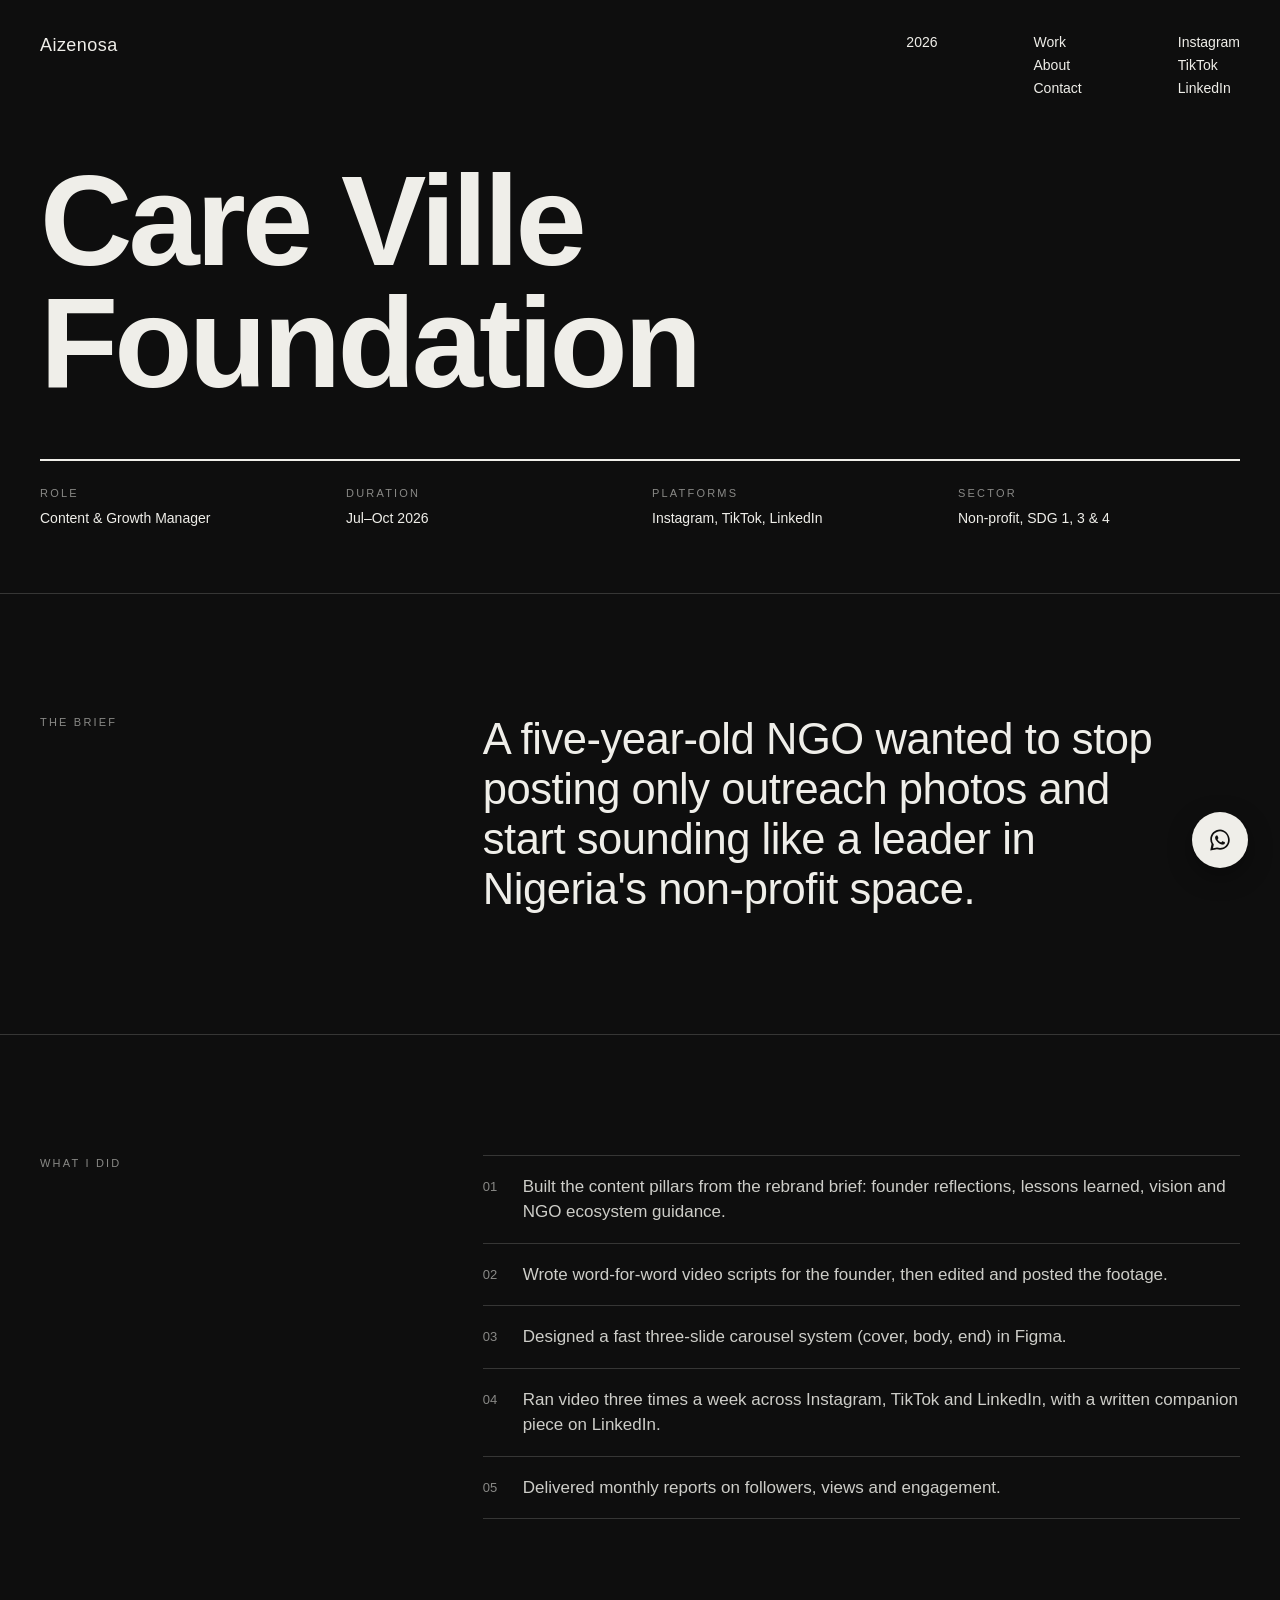
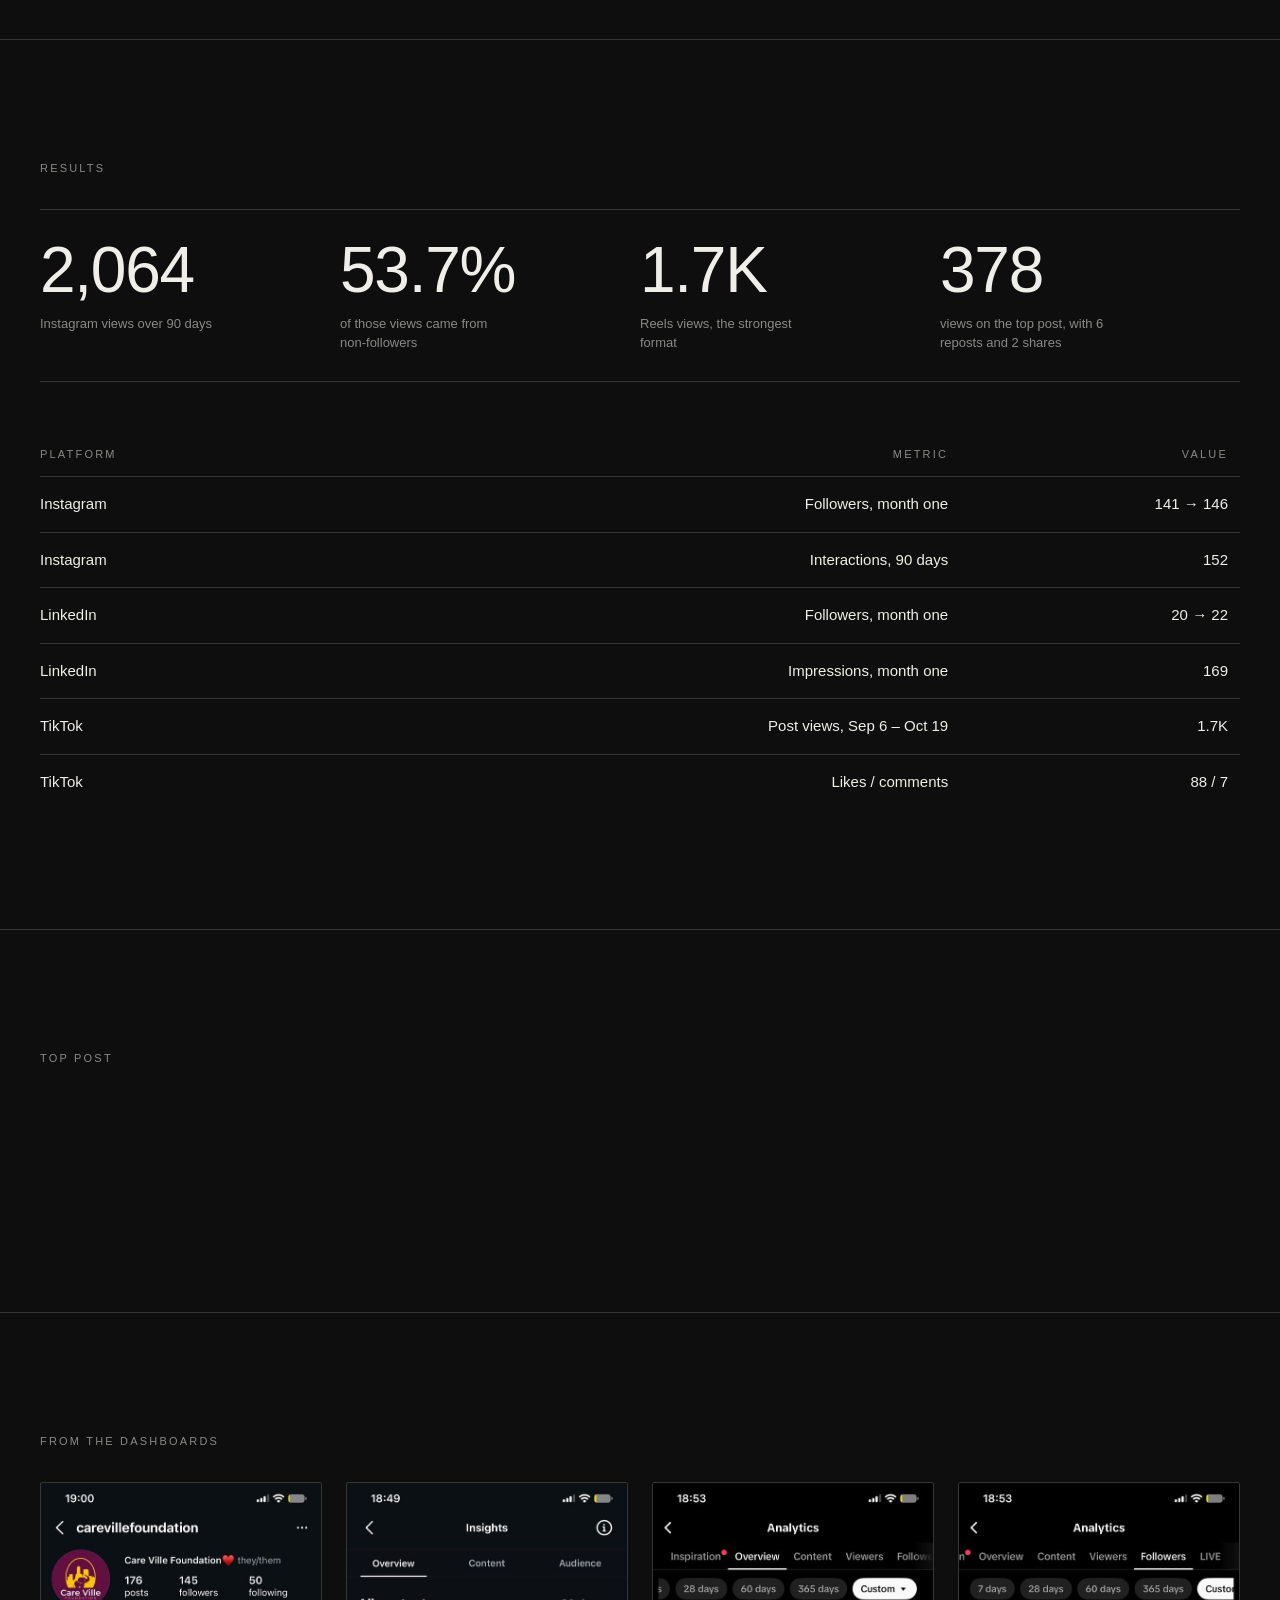
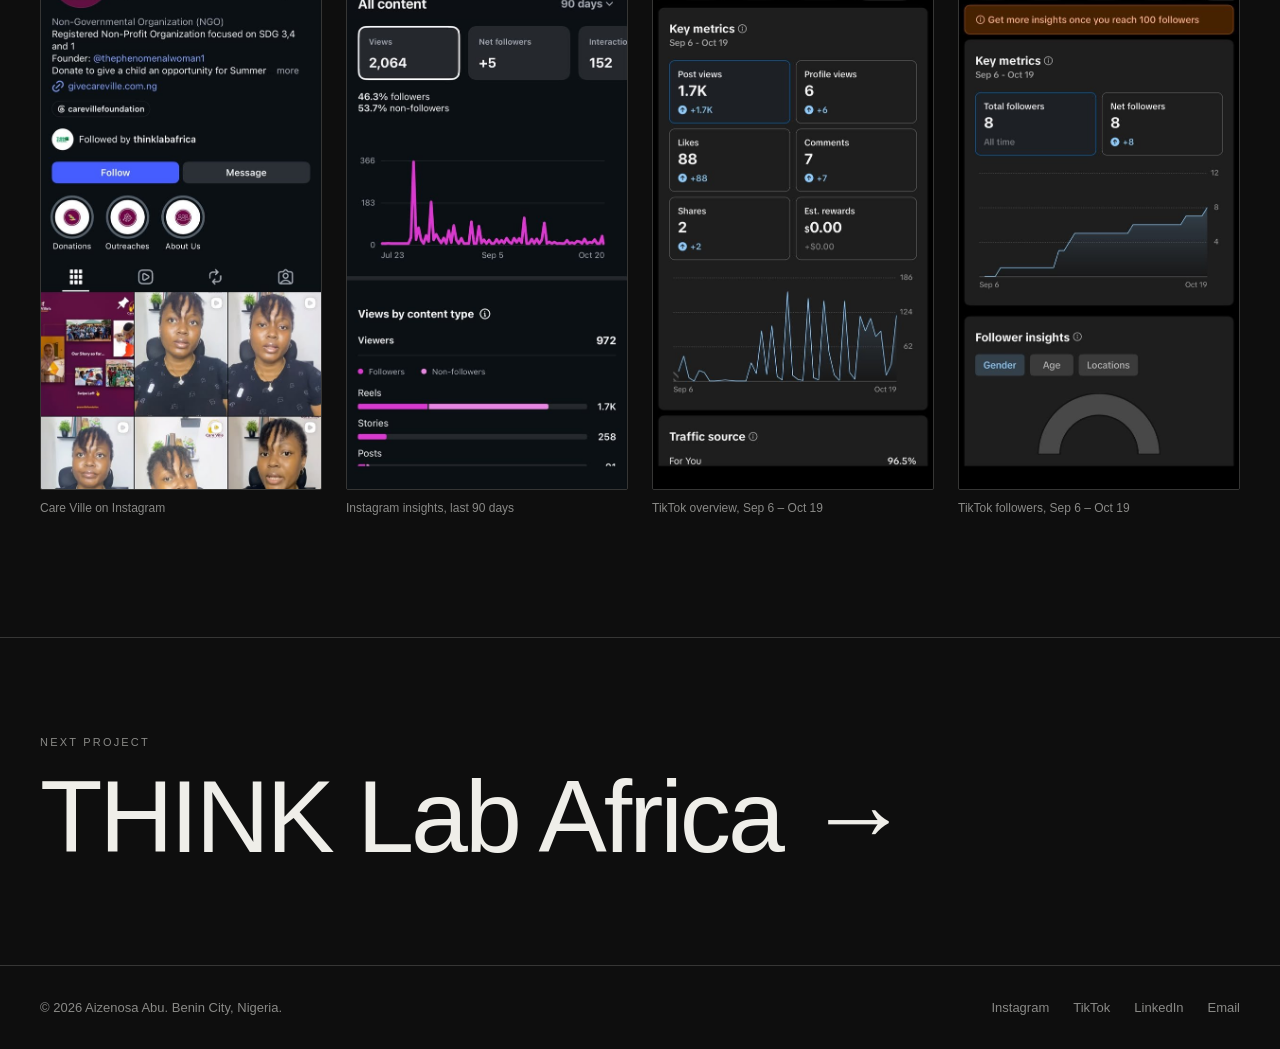
==== work/care-ville.html @ 64f5d3c4 "Aizenosa Abu portfolio: home, three case studies, WhatsApp button Co-Authored-By: Claude Opus 5.5 <n" ====
<!doctype html>
<html lang="en">
<head>
<meta charset="utf-8">
<meta name="viewport" content="width=device-width, initial-scale=1">
<title>Care Ville Foundation — Aizenosa Abu</title>
<meta name="description" content="A five-year-old NGO wanted to stop posting only outreach photos and start sounding like a leader in Nigeria&#x27;s non-profit space.">
<meta property="og:title" content="Care Ville Foundation — Aizenosa Abu">
<meta property="og:description" content="A five-year-old NGO wanted to stop posting only outreach photos and start sounding like a leader in Nigeria&#x27;s non-profit space.">
<meta property="og:image" content="https://aizenosaabu.com/assets/og.jpg">
<meta name="theme-color" content="#0e0e0e">
<link rel="stylesheet" href="../styles.css">
</head>
<body>

<div class="cs-top">
  
<header class="header">
  <a class="brand hov anim-fade-up" style="animation-delay:800ms" href="../index.html">Aizenosa</a>
  <div class="header-right">
    <span class="anim-fade-up" style="animation-delay:900ms">2026</span>
    <nav class="stack" aria-label="Site"><a class="hov anim-fade-up" style="animation-delay:1000ms" href="../index.html#work">Work</a><a class="hov anim-fade-up" style="animation-delay:1080ms" href="../index.html#about">About</a><a class="hov anim-fade-up" style="animation-delay:1160ms" href="../index.html#contact">Contact</a></nav>
    <nav class="stack" aria-label="Social"><a class="hov anim-fade-up" style="animation-delay:1150ms" href="https://www.instagram.com/ai.nosa_/" target="_blank" rel="noopener">Instagram</a><a class="hov anim-fade-up" style="animation-delay:1230ms" href="https://www.tiktok.com/@ai_nosa" target="_blank" rel="noopener">TikTok</a><a class="hov anim-fade-up" style="animation-delay:1310ms" href="https://www.linkedin.com/in/aizenosa-abu-165775227/" target="_blank" rel="noopener">LinkedIn</a></nav>
  </div>
  <button class="burger anim-fade-up" style="animation-delay:900ms" aria-label="Menu" aria-expanded="false"><span></span><span></span><span></span></button>
</header>
<div class="backdrop"></div>
<aside class="drawer" aria-label="Menu">
  <p class="d-label d-item" data-delay="250">Site Index</p>
  <div class="d-big"><a class="d-item" data-delay="300" href="../index.html#work">Work</a><a class="d-item" data-delay="380" href="../index.html#about">About</a><a class="d-item" data-delay="460" href="../index.html#contact">Contact</a></div>
  <p class="d-label d-item" data-delay="500">Find Me</p>
  <div class="d-small"><a class="d-item" data-delay="550" href="https://www.instagram.com/ai.nosa_/" target="_blank" rel="noopener">Instagram</a><a class="d-item" data-delay="610" href="https://www.tiktok.com/@ai_nosa" target="_blank" rel="noopener">TikTok</a><a class="d-item" data-delay="670" href="https://www.linkedin.com/in/aizenosa-abu-165775227/" target="_blank" rel="noopener">LinkedIn</a></div>
</aside>
  <h1 class="cs-title anim-fade-up" style="animation-delay:300ms">Care Ville Foundation</h1>
  <div class="cs-meta anim-fade-up" style="animation-delay:600ms"><div><span>Role</span>Content &amp; Growth Manager</div><div><span>Duration</span>Jul–Oct 2026</div><div><span>Platforms</span>Instagram, TikTok, LinkedIn</div><div><span>Sector</span>Non-profit, SDG 1, 3 &amp; 4</div></div>
</div>
<section class="section">
  <div class="grid"><p class="eyebrow">The brief</p><p class="lede lede-wide reveal">A five-year-old NGO wanted to stop posting only outreach photos and start sounding like a leader in Nigeria's non-profit space.</p></div>
</section>
<section class="section">
  <div class="grid"><p class="eyebrow">What I did</p><ul class="did reveal"><li><i>01</i>Built the content pillars from the rebrand brief: founder reflections, lessons learned, vision and NGO ecosystem guidance.</li><li><i>02</i>Wrote word-for-word video scripts for the founder, then edited and posted the footage.</li><li><i>03</i>Designed a fast three-slide carousel system (cover, body, end) in Figma.</li><li><i>04</i>Ran video three times a week across Instagram, TikTok and LinkedIn, with a written companion piece on LinkedIn.</li><li><i>05</i>Delivered monthly reports on followers, views and engagement.</li></ul></div>
</section>
<section class="section">
  <p class="eyebrow">Results</p>
  <div class="stats reveal" style="margin-bottom:64px">
    <div class="stat"><b>2,064</b><small>Instagram views over 90 days</small></div>
    <div class="stat"><b>53.7%</b><small>of those views came from non-followers</small></div>
    <div class="stat"><b>1.7K</b><small>Reels views, the strongest format</small></div>
    <div class="stat"><b>378</b><small>views on the top post, with 6 reposts and 2 shares</small></div>
  </div><div class="table-wrap reveal"><table class="table"><thead><tr><th>Platform</th><th>Metric</th><th>Value</th></tr></thead><tbody><tr><td>Instagram</td><td>Followers, month one</td><td>141 &rarr; 146</td></tr><tr><td>Instagram</td><td>Interactions, 90 days</td><td>152</td></tr><tr><td>LinkedIn</td><td>Followers, month one</td><td>20 &rarr; 22</td></tr><tr><td>LinkedIn</td><td>Impressions, month one</td><td>169</td></tr><tr><td>TikTok</td><td>Post views, Sep 6 &ndash; Oct 19</td><td>1.7K</td></tr><tr><td>TikTok</td><td>Likes / comments</td><td>88 / 7</td></tr></tbody></table></div>
</section>
<section class="section"><div class="grid"><p class="eyebrow">Top post</p>
    <p class="quote reveal">&ldquo;We thought good intentions were enough to run an NGO&rdquo;<small>A founder reflection on hard lessons. It set the tone for the rebrand and outperformed every activity post.</small></p>
  </div></section>
  <section class="section"><p class="eyebrow">From the dashboards</p><div class="shots"><figure class="reveal"><img loading="lazy" src="../assets/careville-profile.jpg" alt="Care Ville on Instagram"><figcaption>Care Ville on Instagram</figcaption></figure><figure class="reveal"><img loading="lazy" src="../assets/careville-ig-90d.jpg" alt="Instagram insights, last 90 days"><figcaption>Instagram insights, last 90 days</figcaption></figure><figure class="reveal"><img loading="lazy" src="../assets/tt-overview-b.jpg" alt="TikTok overview, Sep 6 &amp;ndash; Oct 19"><figcaption>TikTok overview, Sep 6 &ndash; Oct 19</figcaption></figure><figure class="reveal"><img loading="lazy" src="../assets/tt-followers-b.jpg" alt="TikTok followers, Sep 6 &amp;ndash; Oct 19"><figcaption>TikTok followers, Sep 6 &ndash; Oct 19</figcaption></figure></div></section>
<a class="next hov" href="think-lab.html"><p class="eyebrow">Next project</p><b>THINK Lab Africa &rarr;</b></a>

<footer class="footer">
  <span>&copy; 2026 Aizenosa Abu. Benin City, Nigeria.</span>
  <span class="links"><a class="hov" href="https://www.instagram.com/ai.nosa_/" target="_blank" rel="noopener">Instagram</a><a class="hov" href="https://www.tiktok.com/@ai_nosa" target="_blank" rel="noopener">TikTok</a><a class="hov" href="https://www.linkedin.com/in/aizenosa-abu-165775227/" target="_blank" rel="noopener">LinkedIn</a><a class="hov" href="mailto:hello@aizenosaabu.com">Email</a></span>
</footer>
<a class="wa" href="https://wa.me/2348159409331" target="_blank" rel="noopener" aria-label="Chat on WhatsApp"><svg viewBox="0 0 32 32" width="26" height="26" aria-hidden="true"><path fill="currentColor" d="M16.04 3C9.4 3 4 8.36 4 14.97c0 2.11.56 4.17 1.62 5.99L4 29l8.25-1.6a12.1 12.1 0 0 0 3.79.6C22.68 28 28 22.64 28 16.03 28 9.42 22.68 3 16.04 3Zm0 22.9c-1.2 0-2.38-.2-3.5-.6l-.25-.09-4.9.95.98-4.75-.17-.27A9.86 9.86 0 0 1 6.1 15c0-5.47 4.46-9.92 9.94-9.92 5.47 0 9.86 4.45 9.86 10.95 0 5.48-4.39 9.87-9.86 9.87Zm5.44-7.4c-.3-.15-1.77-.87-2.04-.97-.27-.1-.47-.15-.67.15-.2.3-.77.96-.94 1.16-.17.2-.35.22-.65.07-.3-.15-1.26-.46-2.4-1.47-.89-.79-1.49-1.76-1.66-2.06-.17-.3-.02-.46.13-.61.13-.13.3-.35.45-.52.15-.17.2-.3.3-.5.1-.2.05-.37-.02-.52-.08-.15-.67-1.6-.92-2.2-.24-.58-.49-.5-.67-.5h-.57c-.2 0-.52.07-.8.37-.27.3-1.04 1.02-1.04 2.48s1.07 2.88 1.22 3.08c.15.2 2.1 3.2 5.08 4.48.71.31 1.26.49 1.7.63.71.22 1.36.19 1.87.12.57-.09 1.77-.72 2.02-1.42.25-.7.25-1.3.17-1.42-.07-.13-.27-.2-.57-.35Z"/></svg></a>
<script src="../main.js"></script>
</body>
</html>
---- styles.css ----
@import url("https://db.onlinewebfonts.com/c/95cecf452d3208890088a5b4c19c7ecf?family=Helvetica+Neue+ME");

:root{
  --cream:#efeee9;
  --ink:#0e0e0e;
  --panel:#141414;
  --muted:rgba(239,238,233,.55);
  --line:rgba(239,238,233,.18);
  --ease-out:cubic-bezier(0.22,1,0.36,1);
  --ease-io:cubic-bezier(0.76,0,0.24,1);
  --gutter:24px;
}
@media (min-width:640px){:root{--gutter:40px}}

*{box-sizing:border-box;margin:0;padding:0}
html{-webkit-text-size-adjust:100%}
body{background:var(--ink);color:var(--cream);font-family:"Helvetica Neue ME",Helvetica,Arial,sans-serif;-webkit-font-smoothing:antialiased;line-height:1.5}
a{color:inherit;text-decoration:none}
img{display:block;max-width:100%}
.hov{transition:opacity .3s}
.hov:hover{opacity:.6}

/* ---------- animations ---------- */
@keyframes fadeIn{from{opacity:0}to{opacity:1}}
@keyframes riseIn{from{opacity:0;transform:translateY(4vh) scale(1.03)}to{opacity:1;transform:none}}
@keyframes fadeUp{from{opacity:0;transform:translateY(28px)}to{opacity:1;transform:none}}
@keyframes line{from{transform:scaleX(0)}to{transform:scaleX(1)}}
@keyframes marquee{from{transform:translateX(0)}to{transform:translateX(-50%)}}
.anim-fade-in{animation:fadeIn 1.2s ease-out both}
.anim-rise-in{animation:riseIn 1.4s var(--ease-out) both;animation-delay:300ms}
.anim-fade-up{animation:fadeUp .9s var(--ease-out) both}
.anim-line{transform-origin:left;animation:line 1.1s var(--ease-io) both;animation-delay:1200ms}
.marquee{animation:marquee 30s linear infinite}

/* ---------- header ---------- */
.header{position:absolute;inset:0 0 auto 0;z-index:30;display:flex;justify-content:space-between;align-items:flex-start;padding:24px var(--gutter) 0}
@media(min-width:640px){.header{padding-top:32px}}
.brand{font-size:18px;letter-spacing:.025em}
.header-right{display:none;gap:64px;align-items:flex-start;font-size:14px}
@media(min-width:640px){.header-right{display:flex}}
@media(min-width:1024px){.header-right{gap:96px}}
.stack{display:flex;flex-direction:column;gap:2px}

/* hamburger */
.burger{position:relative;z-index:50;width:40px;height:40px;display:flex;align-items:center;justify-content:center;background:none;border:0;cursor:pointer}
@media(min-width:640px){.burger{display:none}}
.burger span{position:absolute;left:8px;width:24px;height:1.5px;background:var(--cream);transition:transform .5s var(--ease-io),opacity .3s}
.burger span:nth-child(1){top:12px}.burger span:nth-child(2){top:19px}.burger span:nth-child(3){top:26px}
.open .burger span:nth-child(1){transform:translateY(7px) rotate(45deg)}
.open .burger span:nth-child(2){opacity:0}
.open .burger span:nth-child(3){transform:translateY(-7px) rotate(-45deg)}

/* drawer */
.backdrop{position:fixed;inset:0;z-index:40;background:rgba(0,0,0,.4);backdrop-filter:blur(4px);opacity:0;pointer-events:none;transition:opacity .5s}
.drawer{position:fixed;top:0;right:0;bottom:0;z-index:40;width:80%;max-width:384px;background:var(--panel);padding:40px 32px;transform:translateX(100%);transition:transform .6s var(--ease-io)}
.open .backdrop{opacity:1;pointer-events:auto}
.open .drawer{transform:none}
@media(min-width:640px){.backdrop,.drawer{display:none}}
.d-label{font-size:11px;text-transform:uppercase;letter-spacing:.2em;color:var(--muted);margin:56px 0 16px}
.d-label:first-of-type{margin-top:48px}
.d-big a{display:block;font-size:36px;line-height:1.15}
.d-small{display:flex;flex-wrap:wrap;gap:8px 20px;font-size:14px}
.d-item{opacity:0;transform:translateY(24px);transition:opacity .6s var(--ease-out),transform .6s var(--ease-out)}
.open .d-item{opacity:1;transform:none}

/* ---------- hero ---------- */
.hero{position:relative;height:100dvh;width:100%;overflow:hidden;background:var(--ink)}
.hero-bg{position:absolute;inset:0;background:radial-gradient(ellipse 70% 60% at 50% 55%,#3a3833 0%,#1c1b19 55%,#0e0e0e 100%)}
.hero-shade{position:absolute;left:0;right:0;bottom:0;height:34vh;z-index:25;pointer-events:none;background:linear-gradient(to top,rgba(14,14,14,.85),rgba(14,14,14,0))}
.hero-cut{position:absolute;z-index:20;pointer-events:none;left:50%;bottom:0;transform-origin:bottom center;height:78dvh;width:auto;max-width:none;translate:-50% 0;-webkit-mask-image:linear-gradient(to right,transparent 0,#000 14%,#000 86%,transparent 100%);mask-image:linear-gradient(to right,transparent 0,#000 14%,#000 86%,transparent 100%)}
@media(min-width:640px){.hero-cut{height:88dvh}}
.marquee-wrap{position:absolute;left:0;right:0;top:20vh;z-index:10;overflow:hidden}
@media(min-width:640px){.marquee-wrap{top:14vh}}
.marquee{display:flex;width:max-content;white-space:nowrap;font-size:16vh;line-height:1}
@media(min-width:640px){.marquee{font-size:26vh}}
.marquee span{padding-right:6vw}
.rule{position:absolute;left:var(--gutter);right:var(--gutter);bottom:5.5rem;z-index:26;height:2px;background:var(--cream)}
@media(min-width:640px){.rule{bottom:7rem}}
.hero-foot{position:absolute;left:0;right:0;bottom:0;z-index:30;display:flex;justify-content:space-between;align-items:flex-end;padding:0 var(--gutter) 20px;font-size:12px;line-height:1.65}
@media(min-width:640px){.hero-foot{z-index:30;padding-bottom:32px;font-size:14px}}
.hero-foot .r{text-align:right}

/* ---------- content sections ---------- */
.section{padding:120px var(--gutter);border-top:1px solid var(--line)}
@media(max-width:639px){.section{padding:80px var(--gutter)}}
.eyebrow{font-size:11px;text-transform:uppercase;letter-spacing:.2em;color:var(--muted);margin-bottom:32px}
.grid{display:grid;gap:32px}
@media(min-width:900px){.grid{grid-template-columns:1fr 2fr;gap:64px}}
.lede{font-size:clamp(26px,3.4vw,48px);line-height:1.15;letter-spacing:-.01em;max-width:22ch}
.lede-wide{max-width:28ch}
.body{font-size:17px;color:rgba(239,238,233,.8);max-width:58ch}
.body p+p{margin-top:16px}

/* stats */
.stats{display:grid;grid-template-columns:1fr 1fr;border-top:1px solid var(--line)}
@media(min-width:900px){.stats{grid-template-columns:repeat(4,1fr)}}
.stat{padding:28px 0 28px;border-bottom:1px solid var(--line)}
.stat:nth-child(odd){padding-right:16px}
@media(min-width:900px){.stat{padding-right:24px}}
.stat b{display:block;font-weight:400;font-size:clamp(36px,5vw,64px);line-height:1;letter-spacing:-.02em}
.stat small{display:block;margin-top:12px;font-size:13px;color:var(--muted);max-width:24ch}

/* work list */
.work-row{display:grid;grid-template-columns:40px 1fr;gap:8px 16px;padding:32px 0;border-top:1px solid var(--line);align-items:baseline;transition:opacity .3s}
.work-list:hover .work-row{opacity:.4}
.work-list .work-row:hover{opacity:1}
.work-row:last-child{border-bottom:1px solid var(--line)}
@media(min-width:900px){.work-row{grid-template-columns:64px 1.4fr 1fr 140px}}
.work-row .n{font-size:13px;color:var(--muted)}
.work-row h3{font-weight:400;font-size:clamp(28px,4vw,56px);line-height:1.05;letter-spacing:-.015em}
.work-row .meta{font-size:14px;color:var(--muted);grid-column:2}
@media(min-width:900px){.work-row .meta{grid-column:auto}}
.work-row .go{font-size:14px;grid-column:2}
@media(min-width:900px){.work-row .go{grid-column:auto;text-align:right}}

/* also list */
.also{display:grid;gap:0}
.also-row{display:grid;grid-template-columns:1fr;gap:4px;padding:22px 0;border-top:1px solid var(--line)}
@media(min-width:900px){.also-row{grid-template-columns:1fr 1.6fr 120px}}
.also-row:last-child{border-bottom:1px solid var(--line)}
.also-row .t{font-size:20px}
.also-row .d{font-size:15px;color:rgba(239,238,233,.7)}
.also-row .y{font-size:13px;color:var(--muted)}
@media(min-width:900px){.also-row .y{text-align:right}}

/* contact */
.contact-big{display:inline-block;font-size:clamp(34px,7vw,104px);line-height:1;letter-spacing:-.02em;border-bottom:2px solid var(--cream);padding-bottom:8px}
.footer{display:flex;flex-wrap:wrap;justify-content:space-between;gap:16px;padding:32px var(--gutter);border-top:1px solid var(--line);font-size:13px;color:var(--muted)}
.footer .links{display:flex;gap:24px}

/* ---------- case study ---------- */
.cs-top{position:relative;padding:160px var(--gutter) 64px}
.cs-top .header{position:absolute}
.cs-title{font-size:clamp(48px,10vw,160px);line-height:.95;letter-spacing:-.03em}
.cs-meta{display:grid;grid-template-columns:1fr 1fr;gap:24px;margin-top:56px;padding-top:24px;border-top:2px solid var(--cream);font-size:14px}
@media(min-width:900px){.cs-meta{grid-template-columns:repeat(4,1fr)}}
.cs-meta span{display:block;font-size:11px;text-transform:uppercase;letter-spacing:.2em;color:var(--muted);margin-bottom:6px}
.did{list-style:none;border-top:1px solid var(--line)}
.did li{padding:18px 0;border-bottom:1px solid var(--line);font-size:17px;color:rgba(239,238,233,.85);display:grid;grid-template-columns:40px 1fr}
.did li i{font-style:normal;font-size:13px;color:var(--muted);padding-top:3px}
.table{width:100%;border-collapse:collapse;font-size:15px}
.table th{font-weight:400;text-align:left;font-size:11px;text-transform:uppercase;letter-spacing:.2em;color:var(--muted);padding:0 12px 14px 0}
.table td{padding:16px 12px 16px 0;border-top:1px solid var(--line)}
.table td:not(:first-child),.table th:not(:first-child){text-align:right}
.table .up{color:var(--cream)}
.table-wrap{overflow-x:auto}
.shots{display:grid;grid-template-columns:repeat(2,1fr);gap:16px}
@media(min-width:900px){.shots{grid-template-columns:repeat(4,1fr);gap:24px}}
.shots figure img{width:100%;border-radius:2px;border:1px solid var(--line)}
.shots figcaption{font-size:12px;color:var(--muted);margin-top:10px;line-height:1.4}
.quote{font-size:clamp(24px,3vw,40px);line-height:1.2;max-width:26ch}
.quote small{display:block;margin-top:16px;font-size:14px;color:var(--muted)}
.next{display:block;padding:96px var(--gutter);border-top:1px solid var(--line)}
.next .eyebrow{margin-bottom:16px}
.next b{font-weight:400;font-size:clamp(40px,8vw,120px);line-height:1;letter-spacing:-.03em}
.reveal{opacity:0;transform:translateY(28px);transition:opacity .9s var(--ease-out),transform .9s var(--ease-out)}
.reveal.in{opacity:1;transform:none}

@media (prefers-reduced-motion:reduce){
  *,*::before,*::after{animation-duration:.01ms!important;animation-delay:0ms!important;animation-iteration-count:1!important;transition-duration:.01ms!important;transition-delay:0ms!important}
  .marquee{animation:none}
  .reveal{opacity:1;transform:none}
}

/* whatsapp */
.wa{position:fixed;right:20px;bottom:20px;z-index:35;width:56px;height:56px;border-radius:50%;background:var(--cream);color:var(--ink);display:flex;align-items:center;justify-content:center;box-shadow:0 8px 24px rgba(0,0,0,.35);animation:fadeUp .9s var(--ease-out) both;animation-delay:1700ms;transition:transform .3s var(--ease-out)}
.wa:hover{transform:scale(1.06)}
.wa:focus-visible{outline:2px solid var(--cream);outline-offset:3px}
@media(min-width:640px){.wa{right:32px;bottom:32px}}
.open .wa{opacity:0;pointer-events:none}
.hero-foot .r{margin-right:72px}@media(min-width:640px){.hero-foot .r{margin-right:80px}}
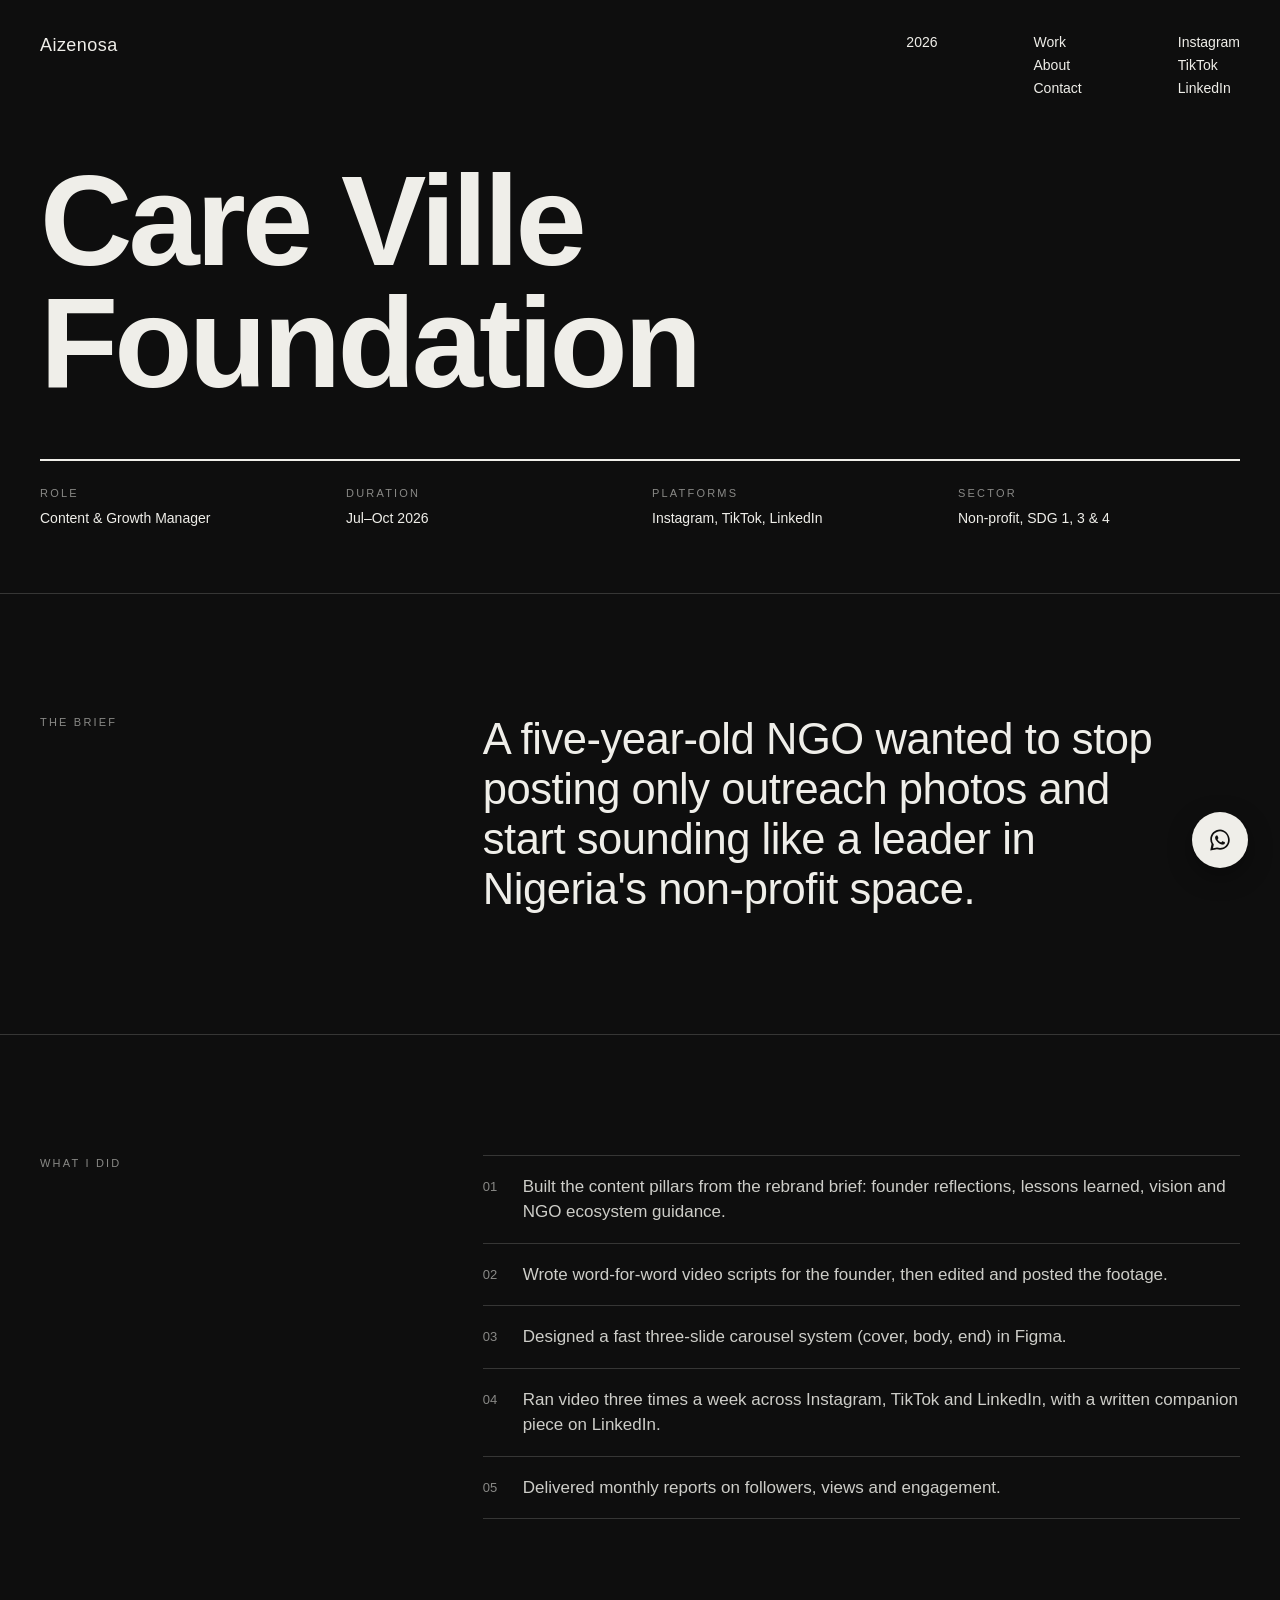
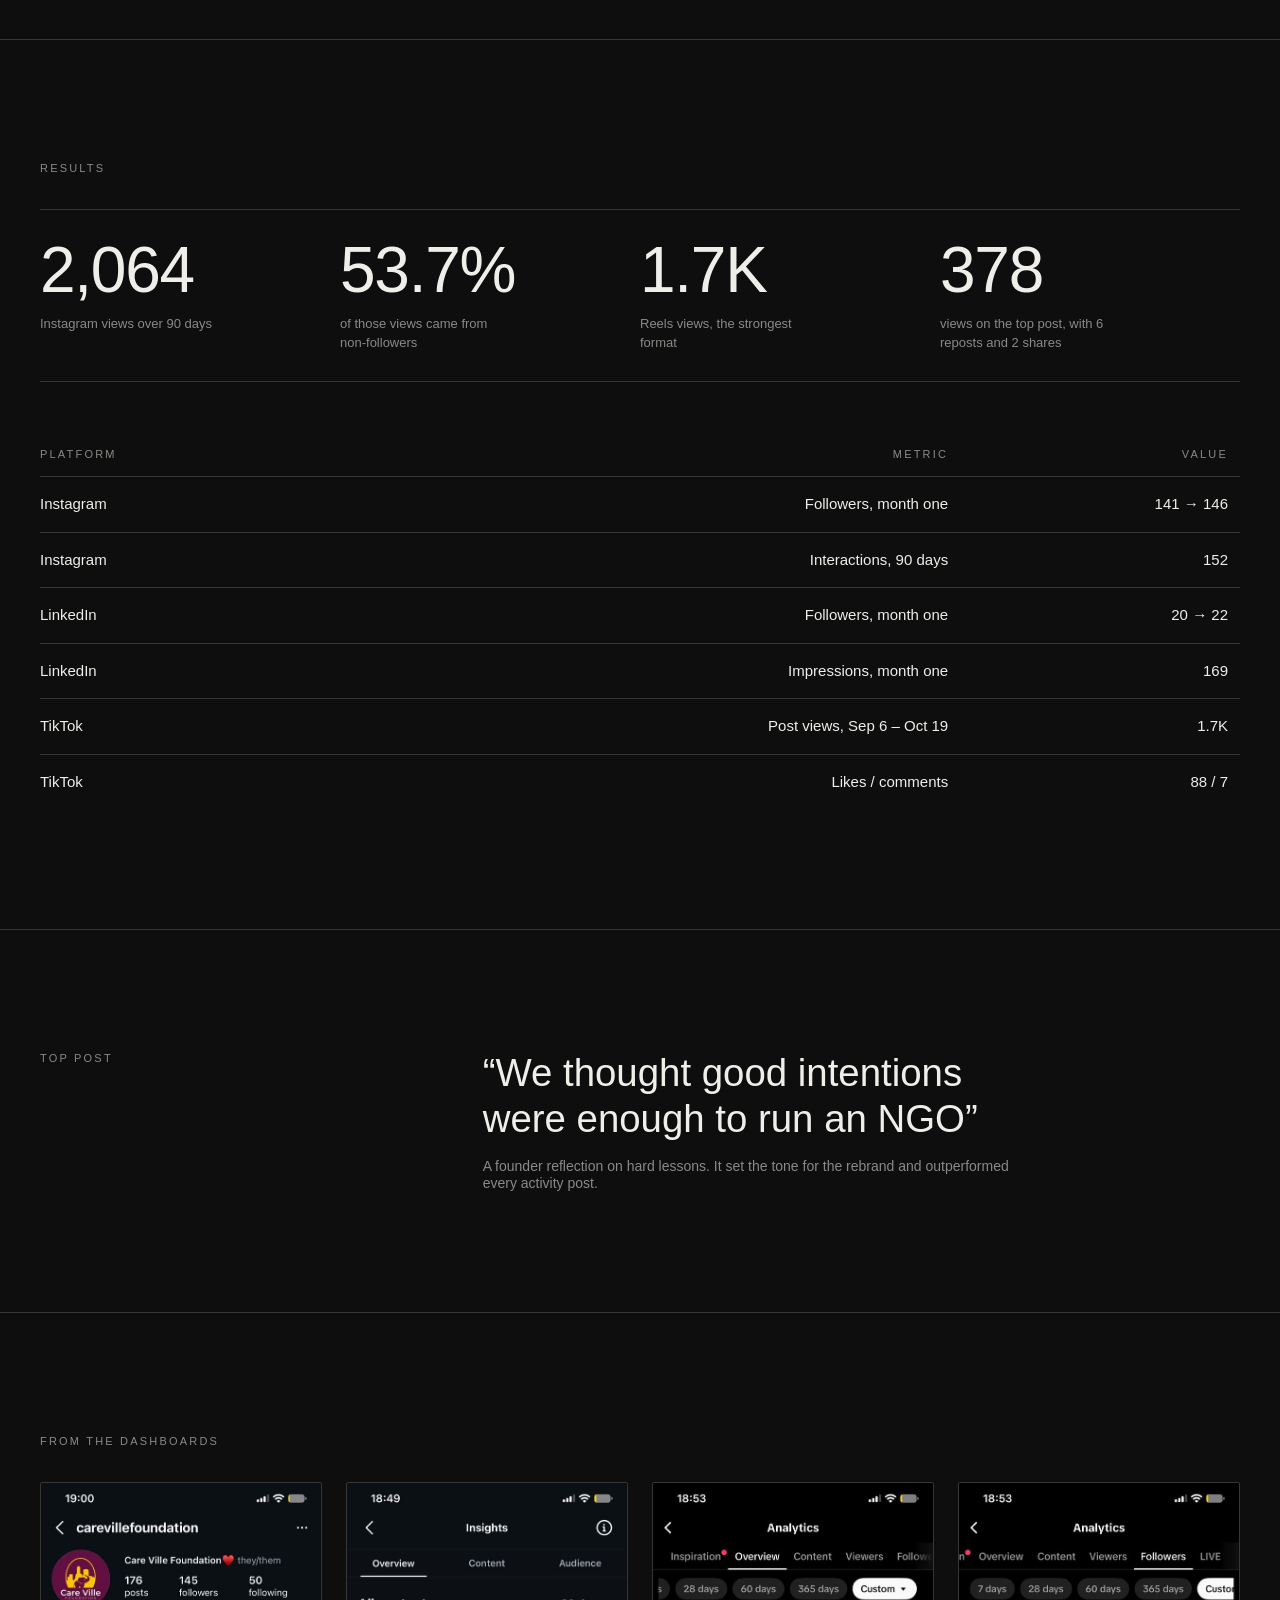
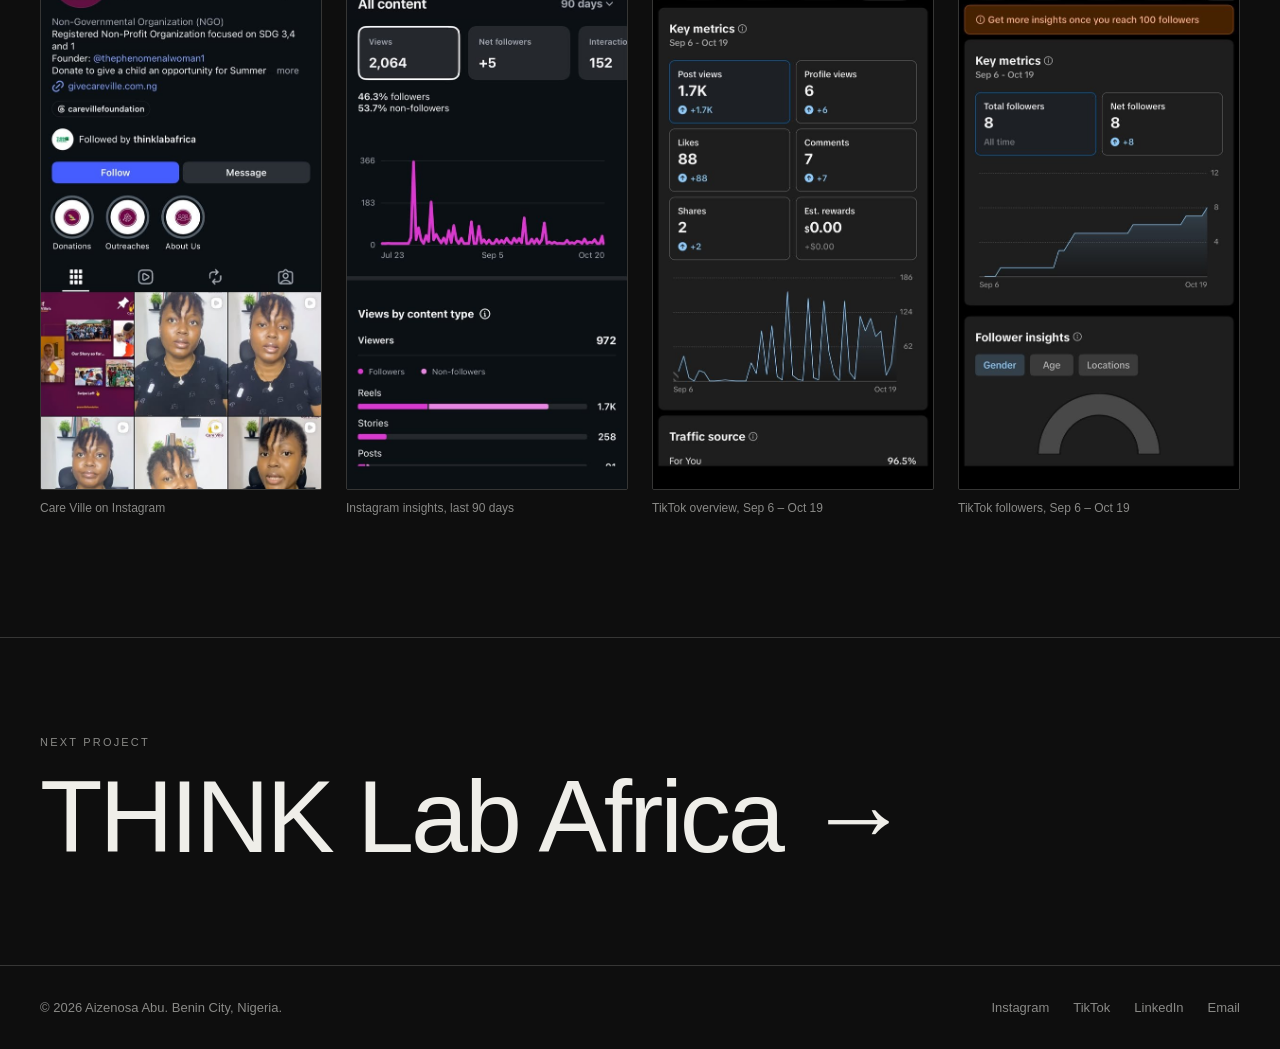
==== commit ef554c05: "Add favicon from her portrait Co-Authored-By: Claude Opus 5.5 <noreply@anthropic.com> Claude-Session" ====
--- a/work/care-ville.html
+++ b/work/care-ville.html
@@ -9,6 +9,10 @@
 <meta property="og:description" content="A five-year-old NGO wanted to stop posting only outreach photos and start sounding like a leader in Nigeria&#x27;s non-profit space.">
 <meta property="og:image" content="https://aizenosaabu.com/assets/og.jpg">
 <meta name="theme-color" content="#0e0e0e">
+<link rel="icon" href="/favicon.ico" sizes="any">
+<link rel="icon" type="image/png" sizes="32x32" href="/assets/favicon-32.png">
+<link rel="icon" type="image/png" sizes="192x192" href="/assets/icon-192.png">
+<link rel="apple-touch-icon" href="/assets/apple-touch-icon.png">
 <link rel="stylesheet" href="../styles.css">
 </head>
 <body>
--- a/styles.css
+++ b/styles.css
@@ -67,7 +67,7 @@
 .hero{position:relative;height:100dvh;width:100%;overflow:hidden;background:var(--ink)}
 .hero-bg{position:absolute;inset:0;background:radial-gradient(ellipse 70% 60% at 50% 55%,#3a3833 0%,#1c1b19 55%,#0e0e0e 100%)}
 .hero-shade{position:absolute;left:0;right:0;bottom:0;height:34vh;z-index:25;pointer-events:none;background:linear-gradient(to top,rgba(14,14,14,.85),rgba(14,14,14,0))}
-.hero-cut{position:absolute;z-index:20;pointer-events:none;left:50%;bottom:0;transform-origin:bottom center;height:78dvh;width:auto;max-width:none;translate:-50% 0;-webkit-mask-image:linear-gradient(to right,transparent 0,#000 14%,#000 86%,transparent 100%);mask-image:linear-gradient(to right,transparent 0,#000 14%,#000 86%,transparent 100%)}
+.hero-cut{position:absolute;z-index:20;pointer-events:none;left:50%;bottom:0;transform-origin:bottom center;height:min(78dvh,118vw);width:auto;max-width:none;translate:-50% 0}
 @media(min-width:640px){.hero-cut{height:88dvh}}
 .marquee-wrap{position:absolute;left:0;right:0;top:20vh;z-index:10;overflow:hidden}
 @media(min-width:640px){.marquee-wrap{top:14vh}}
@@ -169,3 +169,29 @@
 @media(min-width:640px){.wa{right:32px;bottom:32px}}
 .open .wa{opacity:0;pointer-events:none}
 .hero-foot .r{margin-right:72px}@media(min-width:640px){.hero-foot .r{margin-right:80px}}
+
+/* scroll cue */
+.scroll-cue{position:absolute;left:50%;bottom:calc(5.5rem + 16px);z-index:31;display:flex;flex-direction:column;align-items:center;gap:10px;font-size:11px;text-transform:uppercase;letter-spacing:.2em;translate:-50% 0}
+@media(min-width:640px){.scroll-cue{bottom:32px}}
+.sc-track{position:relative;width:1px;height:40px;background:rgba(239,238,233,.25);overflow:hidden}
+.sc-dot{position:absolute;left:0;top:0;width:1px;height:14px;background:var(--cream);animation:scrollDot 1.8s var(--ease-io) infinite}
+@keyframes scrollDot{0%{transform:translateY(-14px)}70%,100%{transform:translateY(40px)}}
+.scroll-cue:hover .sc-label{opacity:.6}
+html{scroll-behavior:smooth}
+@media (prefers-reduced-motion:reduce){html{scroll-behavior:auto}.sc-dot{animation:none;transform:translateY(13px)}}
+
+/* videos */
+.reels{display:grid;grid-template-columns:repeat(2,1fr);gap:16px}
+@media(min-width:900px){.reels{grid-template-columns:repeat(4,1fr);gap:24px}}
+.reel{position:relative;cursor:pointer}
+.reel-media{position:relative;aspect-ratio:9/16;overflow:hidden;background:#1c1b19;border-radius:2px}
+.reel video{width:100%;height:100%;object-fit:cover;display:block}
+.reel-btn{position:absolute;left:12px;bottom:12px;width:44px;height:44px;border-radius:50%;border:1px solid rgba(239,238,233,.6);background:rgba(14,14,14,.35);backdrop-filter:blur(6px);color:var(--cream);display:flex;align-items:center;justify-content:center;transition:opacity .3s,transform .3s var(--ease-out);pointer-events:none}
+.reel.playing .reel-btn{opacity:0;transform:scale(.9)}
+.reel.playing:hover .reel-btn{opacity:1;transform:none}
+.reel-btn .i-pause{display:none}
+.reel.playing .reel-btn .i-play{display:none}
+.reel.playing .reel-btn .i-pause{display:block}
+.reel-cap{display:flex;justify-content:space-between;gap:12px;margin-top:12px;font-size:14px}
+.reel-cap span:last-child{color:var(--muted)}
+.reel:focus-visible{outline:2px solid var(--cream);outline-offset:4px}
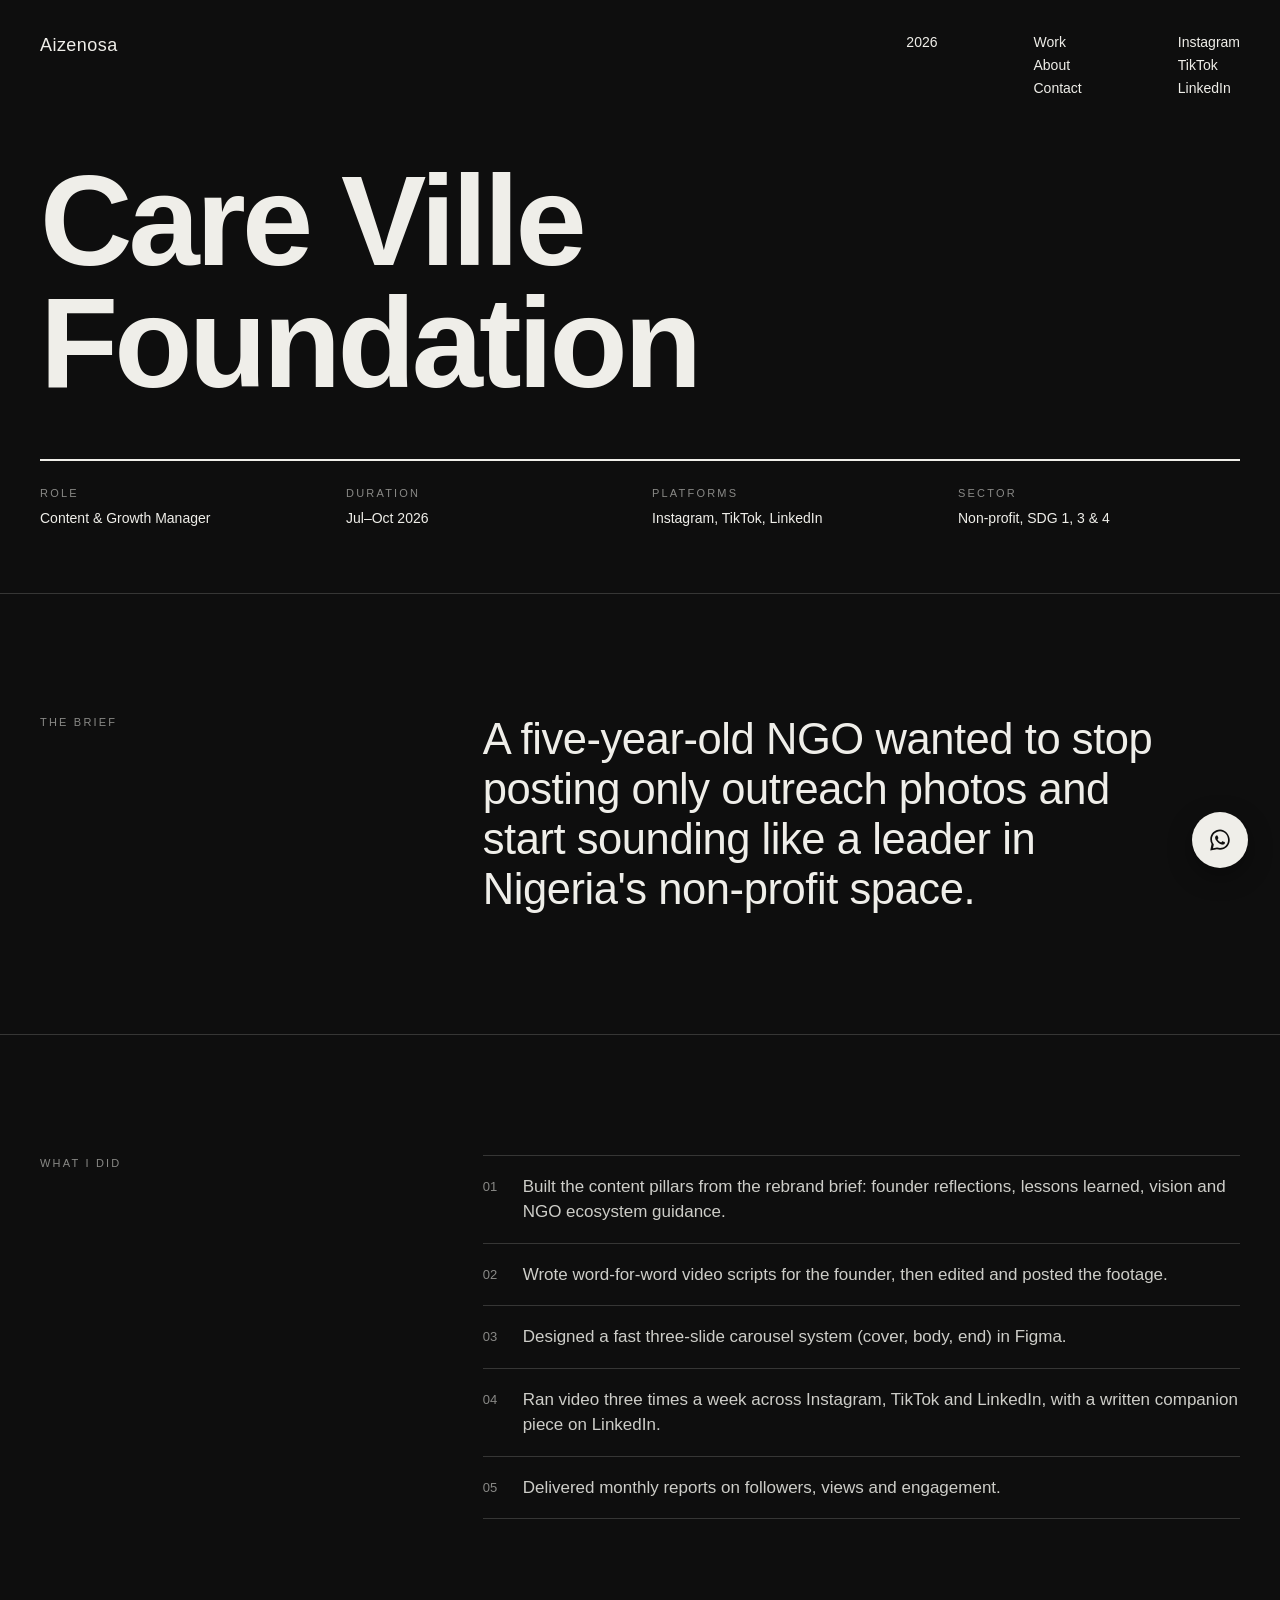
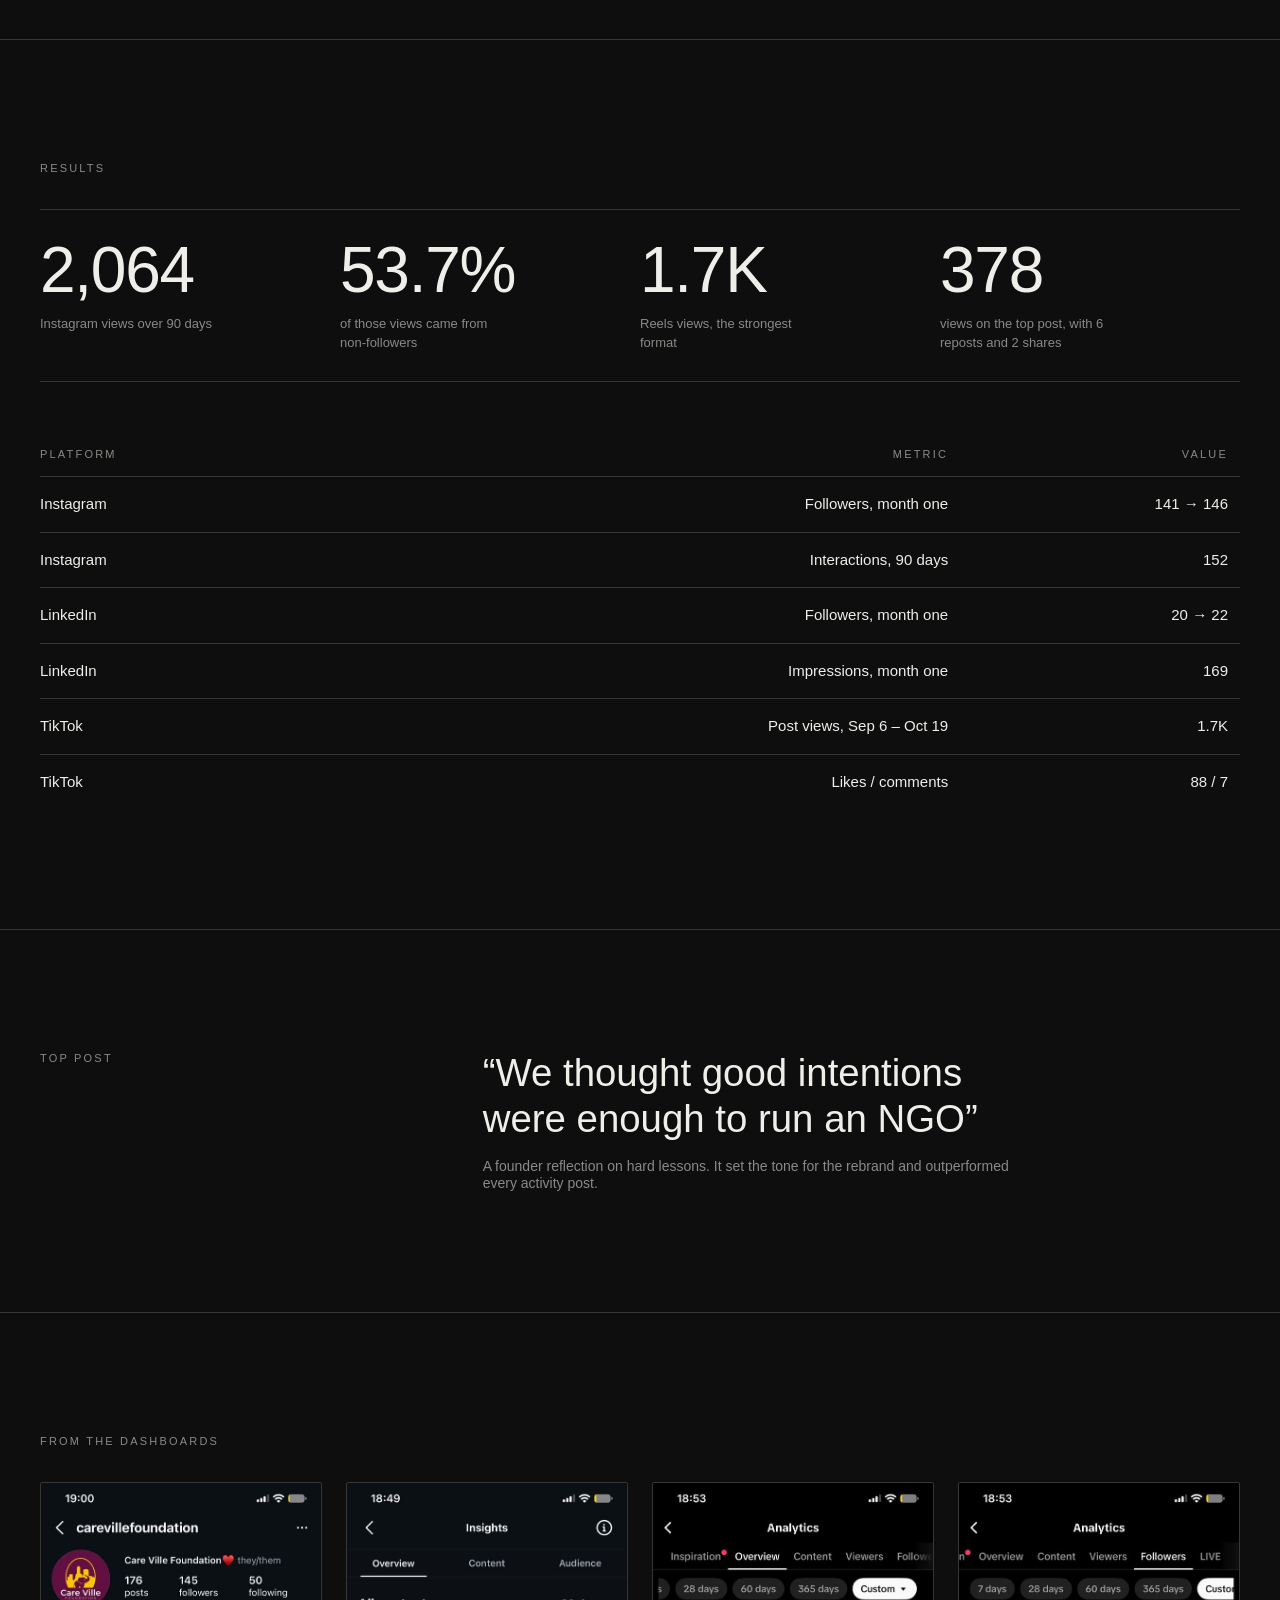
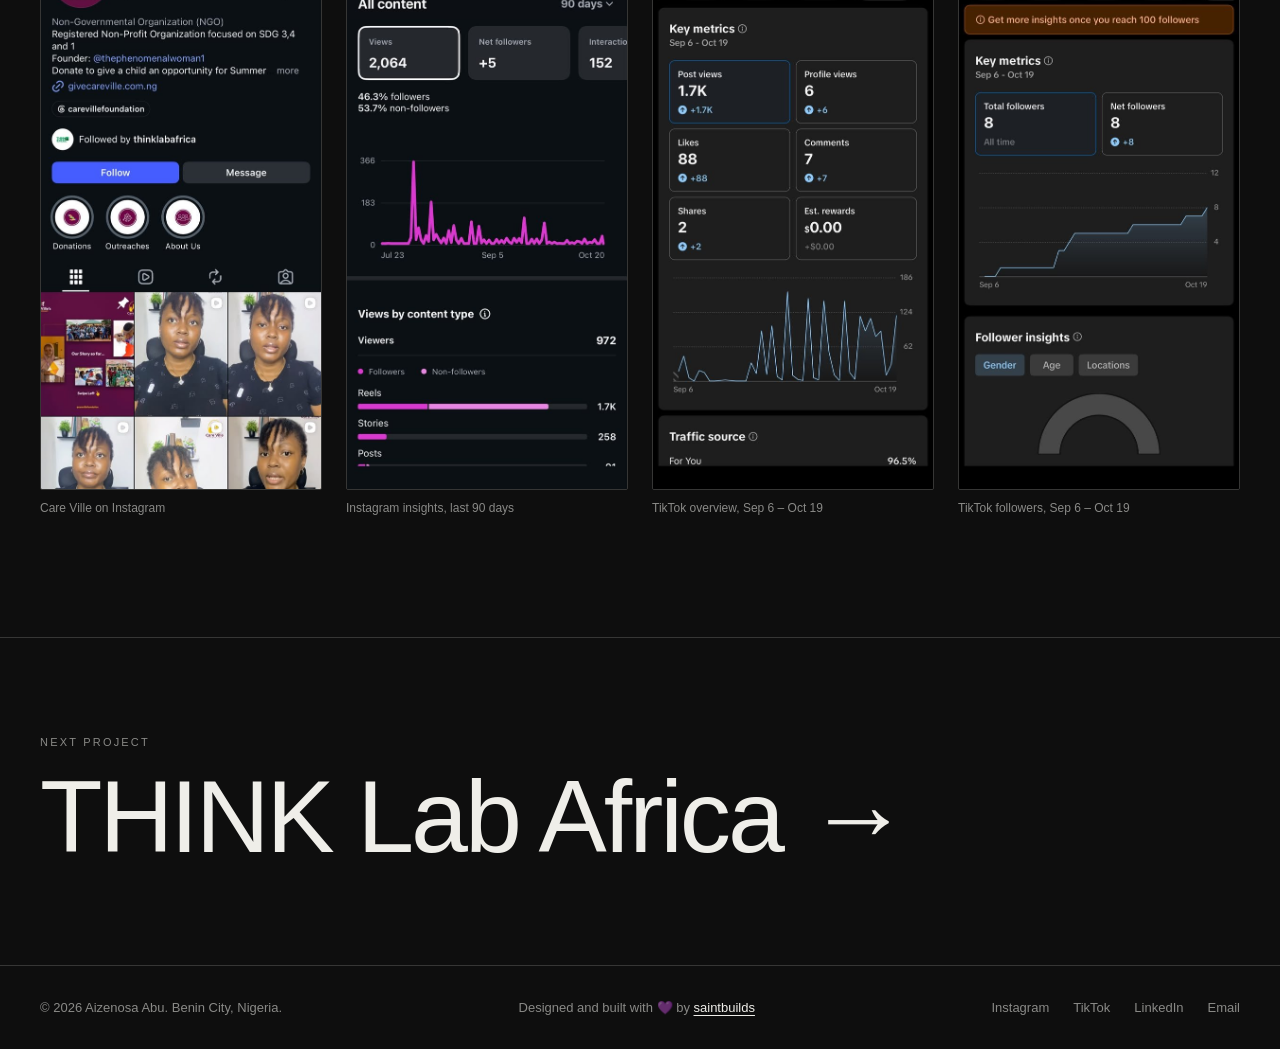
==== commit 0315eb00: "Center portrait on mobile, add saintbuilds credit Co-Authored-By: Claude Opus 5.5 <noreply@anthropic" ====
--- a/work/care-ville.html
+++ b/work/care-ville.html
@@ -61,6 +61,7 @@
 
 <footer class="footer">
   <span>&copy; 2026 Aizenosa Abu. Benin City, Nigeria.</span>
+  <span class="credit">Designed and built with 💜 by <a class="hov" href="https://saintbuilds.com" target="_blank" rel="noopener">saintbuilds</a></span>
   <span class="links"><a class="hov" href="https://www.instagram.com/ai.nosa_/" target="_blank" rel="noopener">Instagram</a><a class="hov" href="https://www.tiktok.com/@ai_nosa" target="_blank" rel="noopener">TikTok</a><a class="hov" href="https://www.linkedin.com/in/aizenosa-abu-165775227/" target="_blank" rel="noopener">LinkedIn</a><a class="hov" href="mailto:hello@aizenosaabu.com">Email</a></span>
 </footer>
 <a class="wa" href="https://wa.me/2348159409331" target="_blank" rel="noopener" aria-label="Chat on WhatsApp"><svg viewBox="0 0 32 32" width="26" height="26" aria-hidden="true"><path fill="currentColor" d="M16.04 3C9.4 3 4 8.36 4 14.97c0 2.11.56 4.17 1.62 5.99L4 29l8.25-1.6a12.1 12.1 0 0 0 3.79.6C22.68 28 28 22.64 28 16.03 28 9.42 22.68 3 16.04 3Zm0 22.9c-1.2 0-2.38-.2-3.5-.6l-.25-.09-4.9.95.98-4.75-.17-.27A9.86 9.86 0 0 1 6.1 15c0-5.47 4.46-9.92 9.94-9.92 5.47 0 9.86 4.45 9.86 10.95 0 5.48-4.39 9.87-9.86 9.87Zm5.44-7.4c-.3-.15-1.77-.87-2.04-.97-.27-.1-.47-.15-.67.15-.2.3-.77.96-.94 1.16-.17.2-.35.22-.65.07-.3-.15-1.26-.46-2.4-1.47-.89-.79-1.49-1.76-1.66-2.06-.17-.3-.02-.46.13-.61.13-.13.3-.35.45-.52.15-.17.2-.3.3-.5.1-.2.05-.37-.02-.52-.08-.15-.67-1.6-.92-2.2-.24-.58-.49-.5-.67-.5h-.57c-.2 0-.52.07-.8.37-.27.3-1.04 1.02-1.04 2.48s1.07 2.88 1.22 3.08c.15.2 2.1 3.2 5.08 4.48.71.31 1.26.49 1.7.63.71.22 1.36.19 1.87.12.57-.09 1.77-.72 2.02-1.42.25-.7.25-1.3.17-1.42-.07-.13-.27-.2-.57-.35Z"/></svg></a>
--- a/styles.css
+++ b/styles.css
@@ -67,7 +67,7 @@
 .hero{position:relative;height:100dvh;width:100%;overflow:hidden;background:var(--ink)}
 .hero-bg{position:absolute;inset:0;background:radial-gradient(ellipse 70% 60% at 50% 55%,#3a3833 0%,#1c1b19 55%,#0e0e0e 100%)}
 .hero-shade{position:absolute;left:0;right:0;bottom:0;height:34vh;z-index:25;pointer-events:none;background:linear-gradient(to top,rgba(14,14,14,.85),rgba(14,14,14,0))}
-.hero-cut{position:absolute;z-index:20;pointer-events:none;left:50%;bottom:0;transform-origin:bottom center;height:min(78dvh,118vw);width:auto;max-width:none;translate:-50% 0}
+.hero-cut{position:absolute;z-index:20;pointer-events:none;left:50%;bottom:0;transform-origin:bottom center;height:min(80dvh,140vw);width:auto;max-width:none;translate:-50% 0}
 @media(min-width:640px){.hero-cut{height:88dvh}}
 .marquee-wrap{position:absolute;left:0;right:0;top:20vh;z-index:10;overflow:hidden}
 @media(min-width:640px){.marquee-wrap{top:14vh}}
@@ -195,3 +195,5 @@
 .reel-cap{display:flex;justify-content:space-between;gap:12px;margin-top:12px;font-size:14px}
 .reel-cap span:last-child{color:var(--muted)}
 .reel:focus-visible{outline:2px solid var(--cream);outline-offset:4px}
+@media(max-width:639px){.hero-cut{translate:-57% 0}}
+.credit a{text-decoration:underline;text-underline-offset:3px;color:var(--cream)}
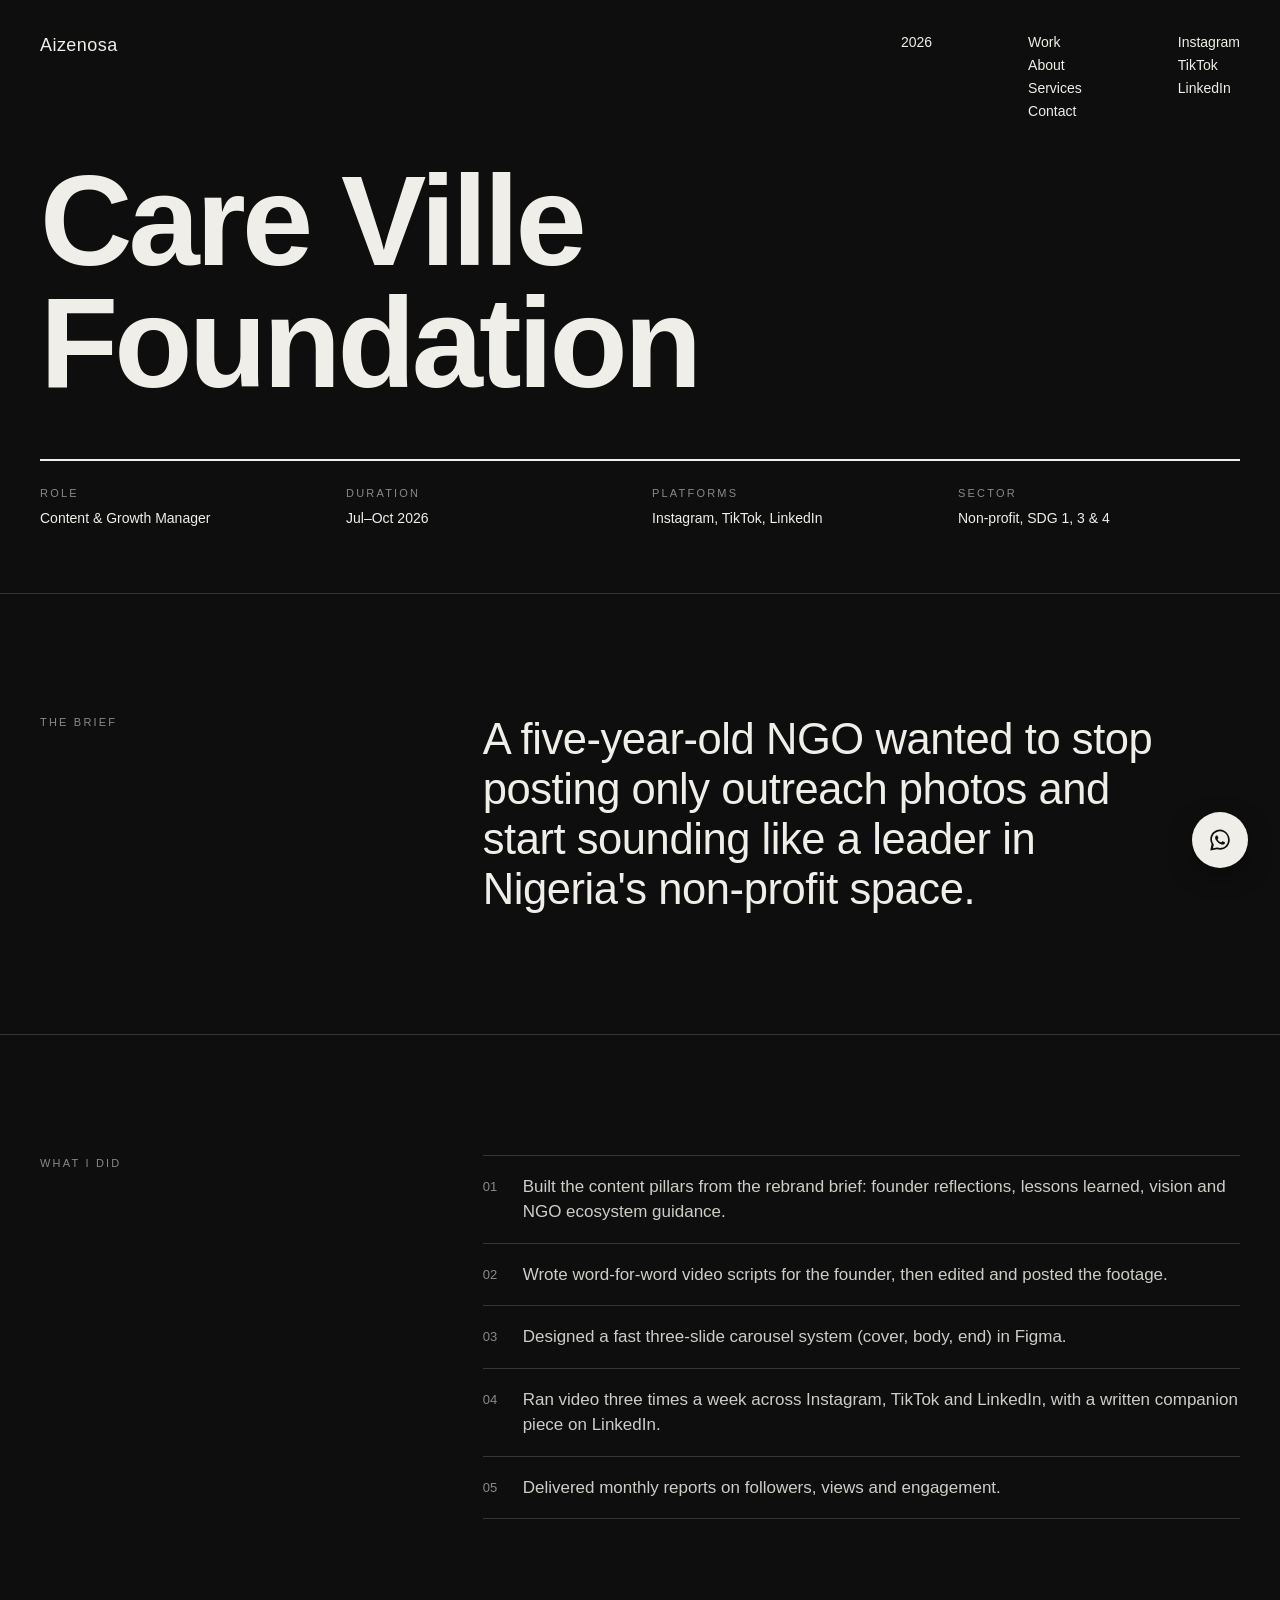
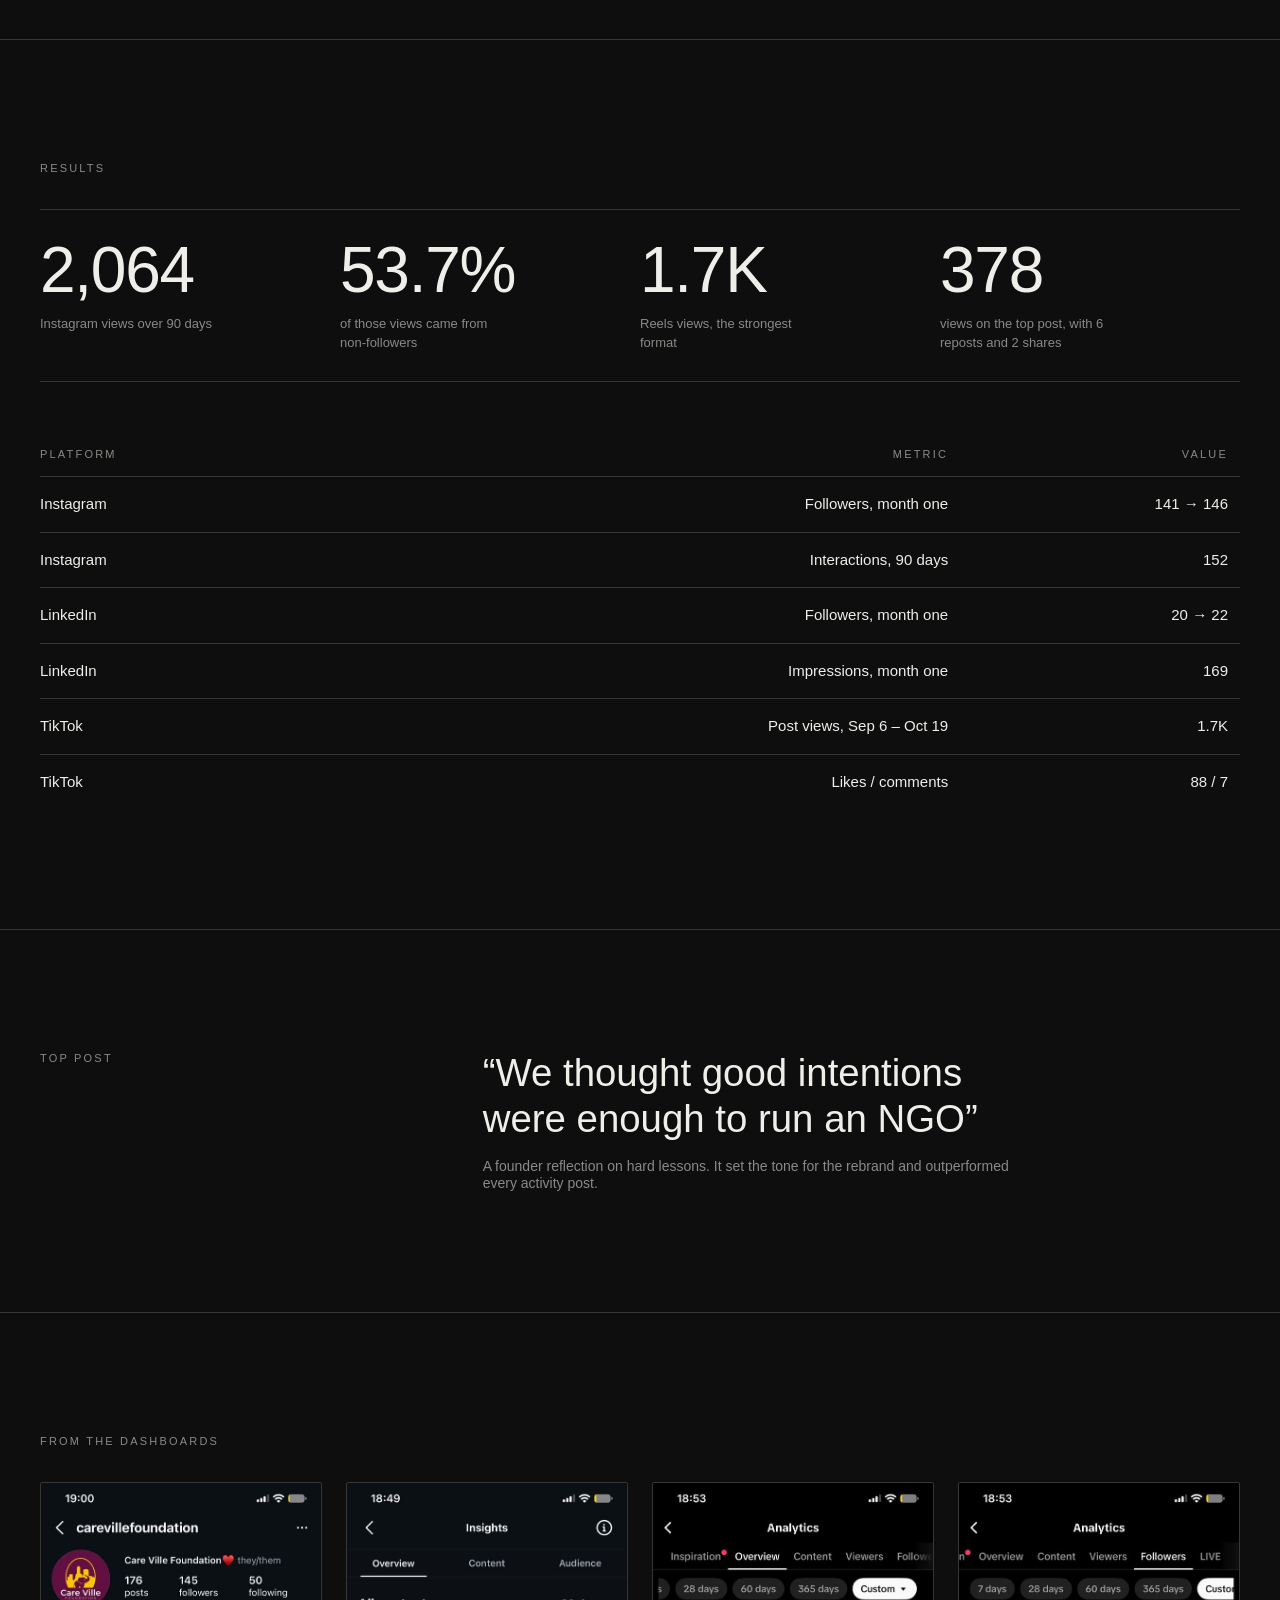
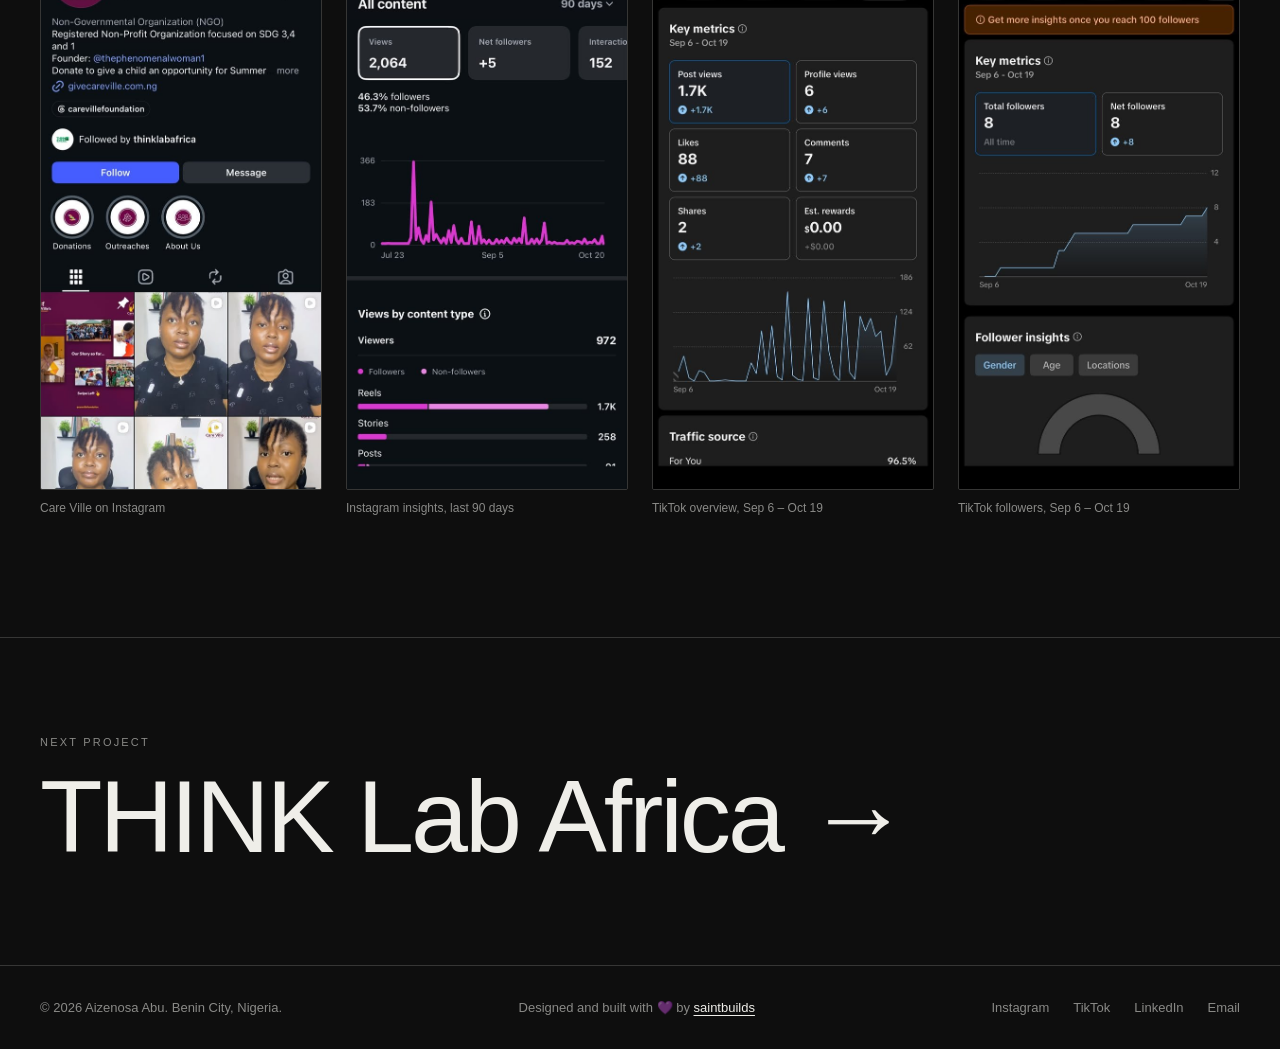
==== commit 44aa1459: "Add services packages and enquiry form Co-Authored-By: Claude Opus 5.5 <noreply@anthropic.com> Claud" ====
--- a/work/care-ville.html
+++ b/work/care-ville.html
@@ -7,9 +7,19 @@
 <meta name="description" content="A five-year-old NGO wanted to stop posting only outreach photos and start sounding like a leader in Nigeria&#x27;s non-profit space.">
 <meta property="og:title" content="Care Ville Foundation — Aizenosa Abu">
 <meta property="og:description" content="A five-year-old NGO wanted to stop posting only outreach photos and start sounding like a leader in Nigeria&#x27;s non-profit space.">
-<meta property="og:image" content="https://aizenosaabu.com/assets/og.jpg">
+<meta property="og:type" content="website">
+<meta property="og:site_name" content="Aizenosa Abu">
+<meta property="og:url" content="https://aizenosaabu.com/">
+<meta property="og:image" content="https://aizenosaabu.com/assets/og.jpg?v=3">
+<meta property="og:image:width" content="1200">
+<meta property="og:image:height" content="630">
+<meta property="og:image:alt" content="Aizenosa Abu, content strategist and digital marketer">
+<meta name="twitter:card" content="summary_large_image">
+<meta name="twitter:title" content="Care Ville Foundation — Aizenosa Abu">
+<meta name="twitter:description" content="A five-year-old NGO wanted to stop posting only outreach photos and start sounding like a leader in Nigeria&#x27;s non-profit space.">
+<meta name="twitter:image" content="https://aizenosaabu.com/assets/og.jpg?v=3">
 <meta name="theme-color" content="#0e0e0e">
-<link rel="icon" href="/favicon.ico" sizes="any">
+<link rel="icon" href="/favicon.ico?v=2" sizes="any">
 <link rel="icon" type="image/png" sizes="32x32" href="/assets/favicon-32.png">
 <link rel="icon" type="image/png" sizes="192x192" href="/assets/icon-192.png">
 <link rel="apple-touch-icon" href="/assets/apple-touch-icon.png">
@@ -23,7 +33,7 @@
   <a class="brand hov anim-fade-up" style="animation-delay:800ms" href="../index.html">Aizenosa</a>
   <div class="header-right">
     <span class="anim-fade-up" style="animation-delay:900ms">2026</span>
-    <nav class="stack" aria-label="Site"><a class="hov anim-fade-up" style="animation-delay:1000ms" href="../index.html#work">Work</a><a class="hov anim-fade-up" style="animation-delay:1080ms" href="../index.html#about">About</a><a class="hov anim-fade-up" style="animation-delay:1160ms" href="../index.html#contact">Contact</a></nav>
+    <nav class="stack" aria-label="Site"><a class="hov anim-fade-up" style="animation-delay:1000ms" href="../index.html#work">Work</a><a class="hov anim-fade-up" style="animation-delay:1080ms" href="../index.html#about">About</a><a class="hov anim-fade-up" style="animation-delay:1160ms" href="../index.html#services">Services</a><a class="hov anim-fade-up" style="animation-delay:1240ms" href="../index.html#contact">Contact</a></nav>
     <nav class="stack" aria-label="Social"><a class="hov anim-fade-up" style="animation-delay:1150ms" href="https://www.instagram.com/ai.nosa_/" target="_blank" rel="noopener">Instagram</a><a class="hov anim-fade-up" style="animation-delay:1230ms" href="https://www.tiktok.com/@ai_nosa" target="_blank" rel="noopener">TikTok</a><a class="hov anim-fade-up" style="animation-delay:1310ms" href="https://www.linkedin.com/in/aizenosa-abu-165775227/" target="_blank" rel="noopener">LinkedIn</a></nav>
   </div>
   <button class="burger anim-fade-up" style="animation-delay:900ms" aria-label="Menu" aria-expanded="false"><span></span><span></span><span></span></button>
@@ -31,7 +41,7 @@
 <div class="backdrop"></div>
 <aside class="drawer" aria-label="Menu">
   <p class="d-label d-item" data-delay="250">Site Index</p>
-  <div class="d-big"><a class="d-item" data-delay="300" href="../index.html#work">Work</a><a class="d-item" data-delay="380" href="../index.html#about">About</a><a class="d-item" data-delay="460" href="../index.html#contact">Contact</a></div>
+  <div class="d-big"><a class="d-item" data-delay="300" href="../index.html#work">Work</a><a class="d-item" data-delay="380" href="../index.html#about">About</a><a class="d-item" data-delay="460" href="../index.html#services">Services</a><a class="d-item" data-delay="540" href="../index.html#contact">Contact</a></div>
   <p class="d-label d-item" data-delay="500">Find Me</p>
   <div class="d-small"><a class="d-item" data-delay="550" href="https://www.instagram.com/ai.nosa_/" target="_blank" rel="noopener">Instagram</a><a class="d-item" data-delay="610" href="https://www.tiktok.com/@ai_nosa" target="_blank" rel="noopener">TikTok</a><a class="d-item" data-delay="670" href="https://www.linkedin.com/in/aizenosa-abu-165775227/" target="_blank" rel="noopener">LinkedIn</a></div>
 </aside>
--- a/styles.css
+++ b/styles.css
@@ -67,7 +67,7 @@
 .hero{position:relative;height:100dvh;width:100%;overflow:hidden;background:var(--ink)}
 .hero-bg{position:absolute;inset:0;background:radial-gradient(ellipse 70% 60% at 50% 55%,#3a3833 0%,#1c1b19 55%,#0e0e0e 100%)}
 .hero-shade{position:absolute;left:0;right:0;bottom:0;height:34vh;z-index:25;pointer-events:none;background:linear-gradient(to top,rgba(14,14,14,.85),rgba(14,14,14,0))}
-.hero-cut{position:absolute;z-index:20;pointer-events:none;left:50%;bottom:0;transform-origin:bottom center;height:min(80dvh,140vw);width:auto;max-width:none;translate:-50% 0}
+.hero-cut{position:absolute;z-index:20;pointer-events:none;left:50%;bottom:0;transform-origin:bottom center;height:min(72dvh,112vw);width:auto;max-width:none;translate:-50% 0}
 @media(min-width:640px){.hero-cut{height:88dvh}}
 .marquee-wrap{position:absolute;left:0;right:0;top:20vh;z-index:10;overflow:hidden}
 @media(min-width:640px){.marquee-wrap{top:14vh}}
@@ -195,5 +195,61 @@
 .reel-cap{display:flex;justify-content:space-between;gap:12px;margin-top:12px;font-size:14px}
 .reel-cap span:last-child{color:var(--muted)}
 .reel:focus-visible{outline:2px solid var(--cream);outline-offset:4px}
-@media(max-width:639px){.hero-cut{translate:-57% 0}}
+@media(max-width:639px){.hero-cut{translate:-45% 0}}
 .credit a{text-decoration:underline;text-underline-offset:3px;color:var(--cream)}
+
+/* services */
+.u{text-decoration:underline;text-underline-offset:3px}
+.pkgs{display:grid;gap:16px}
+@media(min-width:900px){.pkgs{grid-template-columns:repeat(3,1fr);gap:24px}}
+.pkg{display:flex;flex-direction:column;border:1px solid var(--line);padding:32px 28px;transition:border-color .3s}
+.pkg:hover{border-color:rgba(239,238,233,.5)}
+.pkg-name{font-size:13px;text-transform:uppercase;letter-spacing:.2em;color:var(--muted)}
+.pkg-price{margin-top:20px;font-size:clamp(40px,4.4vw,56px);line-height:1;letter-spacing:-.02em}
+.pkg-price span{display:block;font-size:13px;letter-spacing:0;color:var(--muted);margin-bottom:8px}
+.pkg-price small{font-size:15px;letter-spacing:0;color:var(--muted);margin-left:4px}
+.pkg-line{margin-top:16px;font-size:15px;color:rgba(239,238,233,.75)}
+.pkg-list{list-style:none;margin:24px 0 32px;border-top:1px solid var(--line);flex:1}
+.pkg-list li{padding:12px 0;border-bottom:1px solid var(--line);font-size:15px}
+.pkg-btn{display:inline-flex;justify-content:center;padding:14px 20px;border:1px solid var(--cream);font-size:14px;transition:background .3s,color .3s}
+.pkg-btn:hover,.pkg-btn:focus-visible{background:var(--cream);color:var(--ink);outline:none}
+.pkg.picked{border-color:var(--cream)}
+
+/* form */
+.form{display:flex;flex-direction:column;gap:28px}
+.form fieldset{border:0;min-width:0}
+.form legend,.fld>span{display:block;font-size:11px;text-transform:uppercase;letter-spacing:.2em;color:var(--muted);margin-bottom:12px}
+.seg{display:grid;grid-template-columns:1fr;gap:8px}
+@media(min-width:640px){.seg{grid-template-columns:repeat(3,1fr)}}
+.seg label{cursor:pointer}
+.seg input,.chip input{position:absolute;opacity:0;pointer-events:none}
+.seg span{display:block;padding:16px;border:1px solid var(--line);text-align:center;font-size:15px;transition:border-color .2s,background .2s,color .2s}
+.seg label:hover span{border-color:rgba(239,238,233,.5)}
+.seg input:checked+span{background:var(--cream);color:var(--ink);border-color:var(--cream)}
+.seg input:focus-visible+span,.chip input:focus-visible+span{outline:2px solid var(--cream);outline-offset:2px}
+.f-grid{display:grid;gap:24px}
+@media(min-width:640px){.f-grid{grid-template-columns:1fr 1fr}.f-grid .wide{grid-column:1/-1}}
+.fld{display:block}
+.fld input,.fld select,.fld textarea{width:100%;background:transparent;color:var(--cream);border:0;border-bottom:1px solid var(--line);padding:10px 0;font:inherit;font-size:17px;border-radius:0;transition:border-color .2s}
+.fld select{appearance:none;-webkit-appearance:none;background-image:linear-gradient(45deg,transparent 50%,var(--muted) 50%),linear-gradient(135deg,var(--muted) 50%,transparent 50%);background-position:calc(100% - 10px) 55%,calc(100% - 5px) 55%;background-size:5px 5px;background-repeat:no-repeat;padding-right:24px}
+.fld select option{background:var(--panel);color:var(--cream)}
+.fld input[type=date]{color-scheme:dark}
+.fld textarea{resize:vertical;min-height:120px}
+.fld input::placeholder,.fld textarea::placeholder{color:rgba(239,238,233,.3)}
+.fld input:focus,.fld select:focus,.fld textarea:focus{outline:none;border-bottom-color:var(--cream)}
+.fld .bad,.bad{border-bottom-color:#e0897a!important}
+.seg.bad span{border-color:#e0897a}
+.chips{display:flex;flex-wrap:wrap;gap:8px}
+.chip{cursor:pointer}
+.chip span{display:inline-block;padding:8px 14px;border:1px solid var(--line);border-radius:999px;font-size:14px;transition:background .2s,color .2s,border-color .2s}
+.chip input:checked+span{background:var(--cream);color:var(--ink);border-color:var(--cream)}
+.branch{animation:fadeUp .5s var(--ease-out) both}
+.hp{position:absolute;left:-9999px;width:1px;height:1px;opacity:0}
+.f-foot{display:flex;flex-wrap:wrap;align-items:center;gap:16px 24px}
+.f-btn{background:var(--cream);color:var(--ink);border:0;padding:16px 28px;font:inherit;font-size:15px;cursor:pointer;transition:opacity .3s}
+.f-btn:hover{opacity:.85}
+.f-btn:disabled{opacity:.5;cursor:wait}
+.f-msg{font-size:14px;color:var(--muted)}
+.f-msg.err{color:#e0897a}
+.f-done{padding-top:8px}
+[hidden]{display:none!important}
